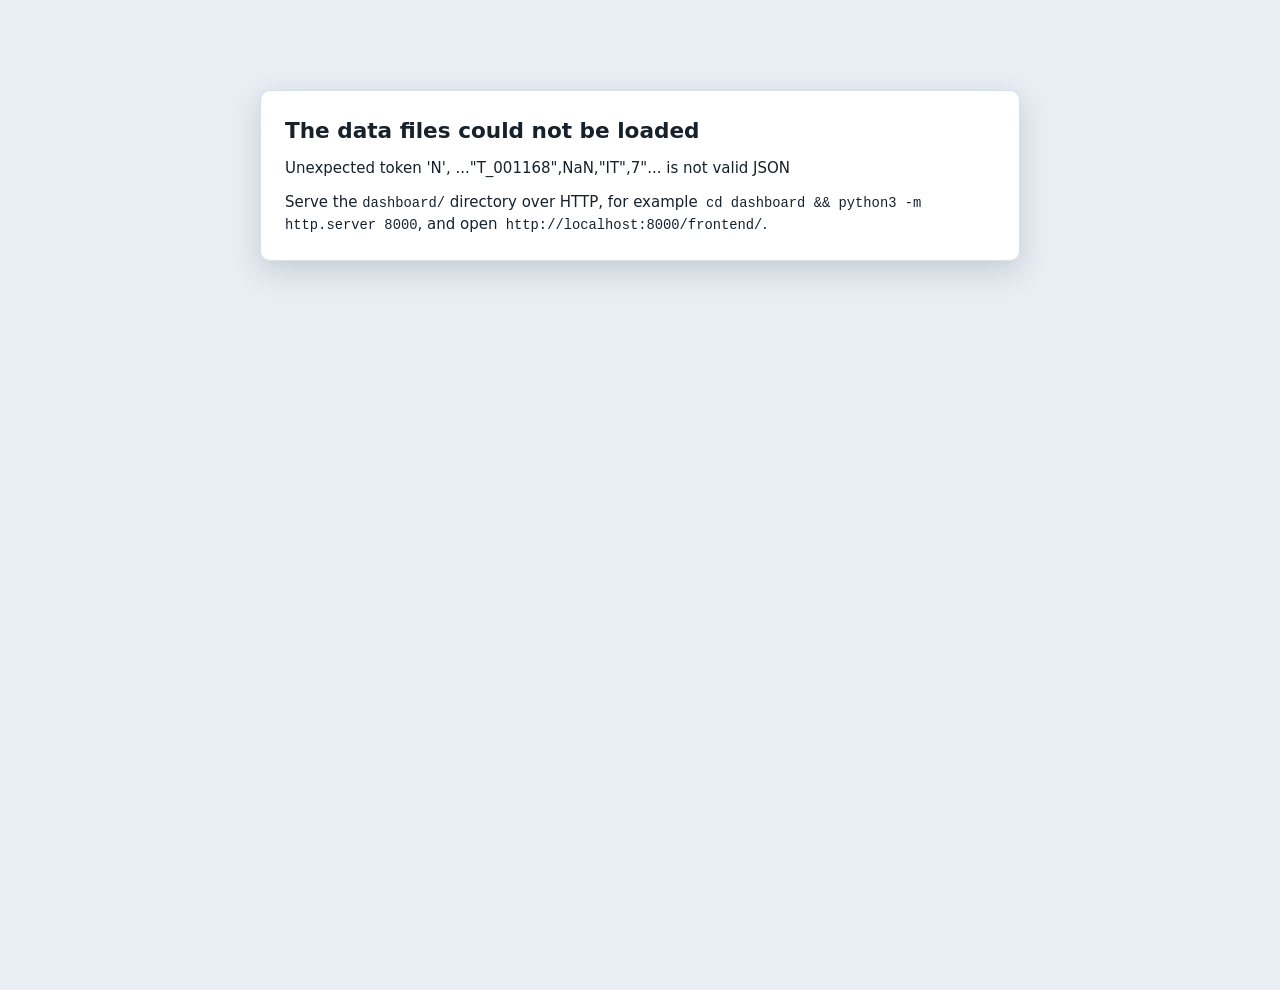
==== dashboard/frontend/index.html @ 7a58ce14 "dash data upload" ====
<!DOCTYPE html>
<html lang="en">
<head>
<meta charset="utf-8">
<meta name="viewport" content="width=device-width, initial-scale=1">
<meta name="color-scheme" content="light dark">
<title>EPRTR Atlas — European air and water pollutant releases</title>
<meta name="description" content="Interactive map of reported E-PRTR air and water releases from 32 European countries, 2007–2024. Circle colour = hazard level of the reported substances; circle size = released mass. With city search, a year timeline and LAU boundaries.">
<meta name="author" content="EPRTR Atlas">
<link rel="icon" href="data:image/svg+xml,%3Csvg xmlns='http://www.w3.org/2000/svg' viewBox='0 0 32 32'%3E%3Ccircle cx='16' cy='16' r='14' fill='%230b7285'/%3E%3Ccircle cx='16' cy='16' r='7' fill='%23f6f8fa'/%3E%3C/svg%3E">
<link rel="stylesheet" href="styles.css">
<script src="vendor/react.production.min.js"></script>
<script src="vendor/react-dom.production.min.js"></script>
<script src="vendor/d3.min.js"></script>
<script src="lib/geo3035.js"></script>
<script src="lib/data.js"></script>
<script src="lib/topo.js"></script>
<script src="lib/map.js"></script>
<script src="vendor/babel.min.js"></script>
</head>
<body>
<a class="skip-link" href="#main">Skip to content</a>

<noscript>
  <div class="notice">
    <h1>JavaScript is disabled</h1>
    <p>This dashboard draws the map in the browser with React and d3. The underlying
    data are still available as files:</p>
    <ul>
      <li><a href="../data/facilities.json">facilities.json</a> — one record per facility</li>
      <li><a href="../data/releases/2022.json">releases/2022.json</a> — one record per facility and year</li>
      <li><a href="../data/pollutants.json">pollutants.json</a> — hazard classification of every E-PRTR label</li>
      <li><a href="../data/cities.json">cities.json</a> — LAU search index</li>
      <li><a href="../../analysis/outputs/quality_report.json">quality_report.json</a> — cleaning and join checks</li>
    </ul>
  </div>
</noscript>

<div id="root" class="app-root">
  <div class="boot" data-testid="boot">
    <span class="boot__mark" aria-hidden="true"></span>
    <div>
      <p class="boot__title">EPRTR Atlas</p>
      <p class="boot__text">Loading 32,000 facilities, the city index and LAU boundaries…</p>
    </div>
  </div>
</div>

<script>
(function () {
  "use strict";
  var root = document.getElementById("root");
  if (!root) return;
  var STALL_MS = 20000;

  function show(title, paragraphs) {
    root.innerHTML = '<div class="notice"><h2>' + title + '</h2>' +
      '<div>' + paragraphs.join("") + '</div></div>';
    document.body.dataset.ready = "error";
  }

  var howTo = '<p>Serve the <code>dashboard/</code> directory, for example with ' +
    '<code>cd dashboard &amp;&amp; python3 -m http.server 8000</code>, then open ' +
    '<code>http://localhost:8000/frontend/</code>.</p>';

  if (location.protocol === "file:") {
    show("A small web server is needed", [
      '<p>The page was opened from disk (<code>file://</code>). Browsers block the ' +
      'JSON loads and the JSX compiler in that mode, so the map would stay empty.</p>',
      howTo
    ]);
    return;
  }

  window.addEventListener("load", function () {
    window.setTimeout(function () {
      if (document.body.dataset.ready) return;
      show("The dashboard did not start", [
        '<p><code>app.jsx</code> was not loaded or not compiled. Check the browser ' +
        'console (F12) and make sure all files under <code>frontend/</code> are present.</p>',
        howTo
      ]);
    }, STALL_MS);
  });
})();
</script>

<script type="text/babel" data-presets="react" src="app.jsx"></script>
</body>
</html>
---- dashboard/frontend/styles.css ----
/* EPRTR Atlas — dashboard styles.
 * Plain CSS, no build step. Colours are custom properties so dark mode and the
 * d3 map share one source of truth.
 */
:root {
  --haz-0: #aab4c0;
  --haz-1: #d4dce5;
  --haz-2: #e8b84a;
  --haz-3: #e0783b;
  --haz-4: #bd3f5c;
  --haz-5: #6f1d56;
  --map-land: #f4f6f9;
  --map-lau: #c3cedb;
  --map-country: #607184;
  --map-sea: #e9eff5;
  --ink: #17212c;
  --ink-2: #536273;
  --ink-3: #7b8796;
  --line: #d7dfe8;
  --line-soft: #e9eef4;
  --surface: #ffffff;
  --surface-2: #f5f8fb;
  --surface-3: #edf2f7;
  --bg: #e8eef4;
  --brand: #0d5b83;
  --brand-2: #117a68;
  --danger: #a62b3c;
  --shadow-1: 0 1px 2px rgba(17, 30, 44, 0.08);
  --shadow-2: 0 10px 30px rgba(17, 30, 44, 0.16);
  --radius-1: 5px;
  --radius-2: 10px;
  --radius-3: 16px;
  --space-1: 4px;
  --space-2: 8px;
  --space-3: 12px;
  --space-4: 16px;
  --space-5: 24px;
  --space-6: 32px;
  --header-h: 132px;
  --side-w: 370px;
  --font: "Segoe UI", system-ui, -apple-system, "Helvetica Neue", Arial, sans-serif;
  --mono: "SFMono-Regular", Consolas, "Liberation Mono", monospace;
}

@media (prefers-color-scheme: dark) {
  :root {
    --haz-0: #5d6673;
    --haz-1: #7b8796;
    --haz-2: #e2ad38;
    --haz-3: #e87537;
    --haz-4: #d24a67;
    --haz-5: #b44d9e;
    --map-land: #1b222b;
    --map-lau: #3b4755;
    --map-country: #8695a6;
    --map-sea: #111820;
    --ink: #edf1f6;
    --ink-2: #b2bdc9;
    --ink-3: #8794a3;
    --line: #394452;
    --line-soft: #2b3440;
    --surface: #181f27;
    --surface-2: #1f2832;
    --surface-3: #27323e;
    --bg: #10161c;
    --brand: #72b7dd;
    --brand-2: #6ecbb5;
    --danger: #ef8a9a;
    --shadow-1: 0 1px 2px rgba(0, 0, 0, 0.45);
    --shadow-2: 0 10px 30px rgba(0, 0, 0, 0.55);
  }
}

* { box-sizing: border-box; }
html { height: 100%; }
body {
  margin: 0;
  min-height: 100%;
  background: var(--bg);
  color: var(--ink);
  font-family: var(--font);
  font-size: 15px;
  line-height: 1.45;
  -webkit-font-smoothing: antialiased;
}
button, input, select { font: inherit; }
button { color: inherit; }
a { color: var(--brand); text-underline-offset: 2px; }
a:hover { text-decoration-thickness: 2px; }
code { font-family: var(--mono); font-size: 0.92em; }
h1, h2, h3, p { margin: 0; }
:focus-visible { outline: 2px solid var(--brand); outline-offset: 2px; }

.skip-link {
  position: absolute; left: -999px; top: 8px; z-index: 1000;
  background: var(--surface); color: var(--ink); padding: 8px 12px;
  border-radius: var(--radius-1); box-shadow: var(--shadow-1);
}
.skip-link:focus { left: 8px; }

.app-root { min-height: 100vh; }

/* Boot + notice ----------------------------------------------------------- */
.boot {
  min-height: 100vh; display: flex; align-items: center; justify-content: center;
  gap: var(--space-4); padding: var(--space-5);
}
.boot__mark {
  width: 30px; height: 30px; border-radius: 50%;
  border: 3px solid var(--line); border-top-color: var(--brand);
  animation: spin 0.9s linear infinite;
}
@keyframes spin { to { transform: rotate(360deg); } }
.boot__title { font-weight: 700; font-size: 1.1rem; }
.boot__text { color: var(--ink-2); margin-top: 2px; }
.notice {
  max-width: 760px; margin: 10vh auto; padding: var(--space-5);
  background: var(--surface); border: 1px solid var(--line);
  border-radius: var(--radius-2); box-shadow: var(--shadow-2);
}
.notice h1, .notice h2 { font-size: 1.35rem; margin-bottom: var(--space-3); }
.notice p + p { margin-top: var(--space-3); }
.notice ul { margin: var(--space-3) 0 0; padding-left: 1.2em; }

/* Header ------------------------------------------------------------------ */
.topbar {
  position: sticky; top: 0; z-index: 40;
  background: var(--surface);
  border-bottom: 1px solid var(--line);
  box-shadow: var(--shadow-1);
}
.topbar__inner {
  max-width: 1800px; margin: 0 auto; padding: 12px 20px 10px;
  display: grid; grid-template-columns: minmax(260px, 1fr) auto; gap: 10px 24px;
  align-items: center;
}
.brand { display: flex; align-items: center; gap: 12px; min-width: 0; }
.brand__mark {
  width: 38px; height: 38px; flex: 0 0 38px; border-radius: 50%;
  background:
    radial-gradient(circle at 35% 35%, rgba(255,255,255,0.75), transparent 40%),
    conic-gradient(from 210deg, var(--haz-2), var(--haz-3), var(--haz-4), var(--haz-5), var(--haz-2));
  box-shadow: inset 0 0 0 1px rgba(0,0,0,0.12), 0 0 0 4px var(--surface-3);
}
.brand__eyebrow {
  font-size: 0.71rem; font-weight: 700; letter-spacing: 0.13em;
  text-transform: uppercase; color: var(--brand);
}
.brand__title { font-size: 1.18rem; line-height: 1.2; letter-spacing: -0.01em; }
.brand__sub { color: var(--ink-2); font-size: 0.83rem; margin-top: 2px; }

.header-actions { display: flex; align-items: center; gap: var(--space-2); }
.btn {
  display: inline-flex; align-items: center; justify-content: center; gap: 6px;
  min-height: 34px; padding: 6px 12px; border-radius: var(--radius-1);
  border: 1px solid var(--line); background: var(--surface); cursor: pointer;
  font-size: 0.88rem; color: var(--ink); white-space: nowrap;
  transition: border-color 0.15s, background 0.15s, color 0.15s;
}
.btn:hover { border-color: var(--brand); }
.btn--primary { background: var(--brand); border-color: var(--brand); color: #fff; }
.btn--primary:hover { filter: brightness(1.08); }
.btn--ghost { border-color: transparent; background: transparent; }
.btn--icon { width: 34px; padding: 0; }
.btn[aria-pressed="true"] { background: var(--surface-3); border-color: var(--brand); color: var(--brand); }

.timeline {
  grid-column: 1 / -1; display: grid; grid-template-columns: auto 1fr auto;
  align-items: center; gap: 10px 14px; padding: 4px 0 0;
}
.timeline__play {
  width: 38px; height: 38px; border-radius: 50%; border: 1px solid var(--line);
  background: var(--surface); cursor: pointer; display: grid; place-items: center;
}
.timeline__play:hover { border-color: var(--brand); color: var(--brand); }
.timeline__track { position: relative; min-width: 0; }
.timeline__range {
  width: 100%; margin: 0; appearance: none; -webkit-appearance: none;
  height: 22px; background: transparent; cursor: pointer;
}
.timeline__range::-webkit-slider-runnable-track {
  height: 6px; border-radius: 999px;
  background: linear-gradient(to right, var(--brand) var(--fill, 80%), var(--surface-3) var(--fill, 80%));
}
.timeline__range::-moz-range-track {
  height: 6px; border-radius: 999px;
  background: linear-gradient(to right, var(--brand) var(--fill, 80%), var(--surface-3) var(--fill, 80%));
}
.timeline__range::-webkit-slider-thumb {
  -webkit-appearance: none; appearance: none; width: 18px; height: 18px;
  margin-top: -6px; border-radius: 50%; background: var(--surface);
  border: 3px solid var(--brand); box-shadow: var(--shadow-1);
}
.timeline__range::-moz-range-thumb {
  width: 14px; height: 14px; border-radius: 50%; background: var(--surface);
  border: 3px solid var(--brand); box-shadow: var(--shadow-1);
}
.timeline__years {
  display: flex; justify-content: space-between; padding: 0 2px;
  font-family: var(--mono); font-size: 0.68rem; color: var(--ink-3);
}
.timeline__year {
  min-width: 74px; text-align: right; font-variant-numeric: tabular-nums;
}
.timeline__year strong { display: block; font-size: 1.5rem; line-height: 1; color: var(--ink); }
.timeline__year span { font-size: 0.7rem; color: var(--ink-3); text-transform: uppercase; letter-spacing: 0.08em; }
.timeline__loading { color: var(--brand); font-size: 0.72rem; min-height: 1em; }

/* Layout ------------------------------------------------------------------ */
.shell {
  max-width: 1800px; margin: 0 auto; padding: var(--space-4) 20px var(--space-5);
  display: grid; grid-template-columns: var(--side-w) minmax(0, 1fr); gap: var(--space-4);
  align-items: start;
}
.sidebar { display: flex; flex-direction: column; gap: var(--space-3); min-width: 0; }
.panel {
  background: var(--surface); border: 1px solid var(--line);
  border-radius: var(--radius-2); box-shadow: var(--shadow-1);
}
.panel__head {
  display: flex; align-items: center; justify-content: space-between; gap: var(--space-2);
  padding: 11px 14px; border-bottom: 1px solid var(--line-soft);
}
.panel__title { font-size: 0.79rem; text-transform: uppercase; letter-spacing: 0.09em; color: var(--ink-2); font-weight: 700; }
.panel__body { padding: 13px 14px; }
.panel__body--flush { padding: 0; }
.panel__note { font-size: 0.78rem; color: var(--ink-3); margin-top: 8px; }

/* Controls / search ------------------------------------------------------- */
.field { display: flex; flex-direction: column; gap: 5px; margin-bottom: 12px; }
.field:last-child { margin-bottom: 0; }
.field__label {
  font-size: 0.72rem; font-weight: 700; letter-spacing: 0.06em;
  text-transform: uppercase; color: var(--ink-2);
}
.segmented {
  display: flex; background: var(--surface-2); border: 1px solid var(--line);
  border-radius: var(--radius-1); padding: 2px; gap: 2px;
}
.segmented__btn {
  flex: 1 1 0; min-width: 0; border: 0; background: transparent; cursor: pointer;
  border-radius: 3px; padding: 6px 5px; font-size: 0.82rem; color: var(--ink-2);
  white-space: nowrap;
}
.segmented__btn:hover { color: var(--ink); background: var(--surface-3); }
.segmented__btn[aria-pressed="true"] {
  background: var(--surface); color: var(--ink); font-weight: 600;
  box-shadow: var(--shadow-1);
}
.segmented--levels .segmented__btn { font-family: var(--mono); font-size: 0.76rem; }
.select {
  width: 100%; padding: 7px 9px; border: 1px solid var(--line);
  border-radius: var(--radius-1); background: var(--surface); color: var(--ink);
}
.select:focus { border-color: var(--brand); }

.search { position: relative; }
.search__input {
  width: 100%; padding: 10px 34px 10px 34px; border: 1px solid var(--line);
  border-radius: var(--radius-1); background: var(--surface); color: var(--ink);
}
.search__input:focus { border-color: var(--brand); outline: none; box-shadow: 0 0 0 2px color-mix(in srgb, var(--brand) 20%, transparent); }
.search__icon {
  position: absolute; left: 11px; top: 50%; transform: translateY(-50%);
  color: var(--ink-3); pointer-events: none;
}
.search__clear {
  position: absolute; right: 5px; top: 50%; transform: translateY(-50%);
  border: 0; background: transparent; color: var(--ink-3); cursor: pointer;
  padding: 4px 7px; border-radius: 3px;
}
.search__clear:hover { color: var(--ink); background: var(--surface-3); }
.search__results {
  position: absolute; z-index: 30; top: calc(100% + 5px); left: 0; right: 0;
  max-height: 340px; overflow: auto; background: var(--surface);
  border: 1px solid var(--line); border-radius: var(--radius-2);
  box-shadow: var(--shadow-2); padding: 5px;
}
.search__group {
  padding: 7px 9px 4px; font-size: 0.68rem; font-weight: 700;
  letter-spacing: 0.09em; text-transform: uppercase; color: var(--ink-3);
}
.search__result {
  width: 100%; display: grid; grid-template-columns: 22px 1fr auto; gap: 8px;
  align-items: center; padding: 7px 9px; border: 0; border-radius: 4px;
  background: transparent; text-align: left; cursor: pointer; color: var(--ink);
}
.search__result:hover, .search__result:focus-visible { background: var(--surface-3); }
.search__result-mark { color: var(--brand); display: grid; place-items: center; }
.search__result-name { font-size: 0.9rem; font-weight: 600; overflow: hidden; text-overflow: ellipsis; white-space: nowrap; }
.search__result-sub { font-size: 0.75rem; color: var(--ink-2); overflow: hidden; text-overflow: ellipsis; white-space: nowrap; }
.search__result-meta { font-size: 0.72rem; color: var(--ink-3); font-family: var(--mono); }
.search__empty { padding: 10px; color: var(--ink-3); font-size: 0.85rem; }

/* Stats ------------------------------------------------------------------- */
.stats { display: grid; grid-template-columns: 1fr 1fr; gap: 1px; background: var(--line-soft); }
.stat { background: var(--surface); padding: 11px 13px; }
.stat__value { font-size: 1.18rem; font-weight: 700; font-variant-numeric: tabular-nums; letter-spacing: -0.02em; }
.stat__label { font-size: 0.72rem; color: var(--ink-2); margin-top: 1px; }
.stat__sub { font-size: 0.7rem; color: var(--ink-3); margin-top: 2px; }

/* Hazard legend ----------------------------------------------------------- */
.legend { display: flex; flex-direction: column; gap: 7px; }
.legend__row { display: grid; grid-template-columns: 13px 1fr; gap: 9px; align-items: start; }
.legend__swatch {
  width: 13px; height: 13px; border-radius: 50%; margin-top: 3px;
  box-shadow: inset 0 0 0 1px rgba(0,0,0,0.12);
}
.legend__name { font-size: 0.84rem; font-weight: 600; }
.legend__count { font-size: 0.68rem; color: var(--ink-3); font-family: var(--mono); margin: 0 6px; }
.legend__desc { font-size: 0.75rem; color: var(--ink-2); line-height: 1.35; }
.size-legend { display: flex; align-items: flex-end; gap: 16px; margin-top: 12px; padding-top: 11px; border-top: 1px solid var(--line-soft); }
.size-legend__item { display: flex; flex-direction: column; align-items: center; gap: 3px; min-width: 42px; }
.size-legend__circle {
  border-radius: 50%; background: color-mix(in srgb, var(--haz-3) 62%, transparent);
  border: 1px solid var(--haz-3);
}
.size-legend__label { font-size: 0.68rem; color: var(--ink-2); font-family: var(--mono); white-space: nowrap; }

/* Country ranking --------------------------------------------------------- */
.country-list { display: flex; flex-direction: column; gap: 7px; }
.country-row { display: grid; grid-template-columns: 92px 1fr 70px; gap: 7px; align-items: center; }
.country-row__name { font-size: 0.8rem; white-space: nowrap; overflow: hidden; text-overflow: ellipsis; }
.country-row__bar { height: 7px; border-radius: 999px; background: var(--surface-3); overflow: hidden; }
.country-row__fill { height: 100%; border-radius: inherit; background: var(--haz-3); }
.country-row__value { font-size: 0.72rem; color: var(--ink-2); text-align: right; font-variant-numeric: tabular-nums; }


/* Place + facility detail ------------------------------------------------ */
.place {
  display: flex; align-items: flex-start; justify-content: space-between; gap: 10px;
}
.place__name { font-size: 1rem; font-weight: 700; line-height: 1.25; }
.place__meta { font-size: 0.78rem; color: var(--ink-2); margin-top: 2px; }
.place__clear { flex: 0 0 auto; }
.place__actions { display: flex; align-items: center; gap: 6px; margin-top: 10px; }
.check {
  display: inline-flex; align-items: center; gap: 6px; font-size: 0.8rem;
  color: var(--ink-2); cursor: pointer; user-select: none;
}
.check input { accent-color: var(--brand); width: 15px; height: 15px; }

.detail__kicker { font-size: 0.7rem; color: var(--ink-3); text-transform: uppercase; letter-spacing: 0.08em; }
.detail__name { font-size: 1.02rem; line-height: 1.25; margin-top: 2px; }
.detail__meta { font-size: 0.78rem; color: var(--ink-2); margin-top: 3px; }
.detail__badges { display: flex; flex-wrap: wrap; gap: 5px; margin-top: 9px; }
.badge {
  display: inline-flex; align-items: center; gap: 5px; padding: 3px 8px;
  border-radius: 999px; font-size: 0.72rem; font-weight: 600;
  background: var(--surface-3); color: var(--ink-2);
}
.badge--haz { color: #fff; background: var(--badge, var(--haz-0)); }
.badge--outline { border: 1px solid var(--line); background: transparent; }
.detail__grid { display: grid; grid-template-columns: 1fr 1fr; gap: 1px; margin-top: 11px; background: var(--line-soft); border: 1px solid var(--line-soft); }
.detail__cell { background: var(--surface); padding: 8px 9px; }
.detail__cell dt { font-size: 0.68rem; color: var(--ink-3); }
.detail__cell dd { margin: 1px 0 0; font-size: 0.86rem; font-weight: 600; font-variant-numeric: tabular-nums; }
.detail__section { margin-top: 12px; }
.detail__section-title { font-size: 0.72rem; font-weight: 700; letter-spacing: 0.06em; text-transform: uppercase; color: var(--ink-2); margin-bottom: 5px; }
.chemical { display: grid; grid-template-columns: minmax(0, 1fr) auto auto auto; gap: 7px; align-items: center; padding: 5px 0; border-bottom: 1px solid var(--line-soft); }
.chemical:last-child { border-bottom: 0; }
.chemical__name { font-size: 0.79rem; overflow: hidden; text-overflow: ellipsis; white-space: nowrap; }
.chemical__medium { font-size: 0.65rem; color: var(--ink-3); text-transform: uppercase; }
.chemical__mass { font-size: 0.74rem; color: var(--ink-2); font-variant-numeric: tabular-nums; text-align: right; white-space: nowrap; }
.level-pip { width: 9px; height: 9px; border-radius: 50%; background: var(--pip, var(--haz-0)); display: inline-block; }
.sparkline { width: 100%; height: 56px; display: block; overflow: visible; }
.sparkline__path { fill: none; stroke: var(--brand); stroke-width: 1.8; }
.sparkline__area { fill: color-mix(in srgb, var(--brand) 14%, transparent); }
.sparkline__dot { fill: var(--brand); }
.sparkline__axis { stroke: var(--line); stroke-width: 1; }
.sparkline__label { fill: var(--ink-3); font-size: 8px; font-family: var(--mono); }
.detail__empty { font-size: 0.84rem; color: var(--ink-2); }
.detail__muted { color: var(--ink-3); font-weight: 400; }

.facility-list { display: flex; flex-direction: column; }
.facility-row {
  width: 100%; display: grid; grid-template-columns: 24px minmax(0, 1fr) auto;
  gap: 8px; align-items: center; padding: 8px 13px; border: 0;
  border-bottom: 1px solid var(--line-soft); background: transparent;
  text-align: left; color: var(--ink); cursor: pointer;
}
.facility-row:last-child { border-bottom: 0; }
.facility-row:hover, .facility-row:focus-visible { background: var(--surface-2); }
.facility-row__rank {
  font-family: var(--mono); font-size: 0.7rem; color: var(--ink-3);
  text-align: right; font-variant-numeric: tabular-nums;
}
.facility-row__body { min-width: 0; display: flex; flex-direction: column; }
.facility-row__name {
  font-size: 0.83rem; font-weight: 600; line-height: 1.3;
  overflow: hidden; text-overflow: ellipsis; white-space: nowrap;
}
.facility-row__meta {
  font-size: 0.7rem; color: var(--ink-3); line-height: 1.3;
  overflow: hidden; text-overflow: ellipsis; white-space: nowrap;
}
.facility-row__value {
  font-family: var(--mono); font-size: 0.7rem; color: var(--ink-2);
  display: inline-flex; align-items: center; gap: 6px; white-space: nowrap;
}



/* Map --------------------------------------------------------------------- */
.map-panel {
  position: sticky; top: var(--header-h); min-width: 0;
  background: var(--surface); border: 1px solid var(--line);
  border-radius: var(--radius-2); box-shadow: var(--shadow-1); overflow: hidden;
}
.map-panel__head {
  display: flex; align-items: center; justify-content: space-between; gap: 12px;
  padding: 9px 13px; border-bottom: 1px solid var(--line-soft); min-height: 44px;
}
.map-panel__title { font-size: 0.82rem; color: var(--ink-2); min-width: 0; }
.map-panel__title strong { color: var(--ink); }
.map-panel__tools { display: flex; align-items: center; gap: 4px; }
.map-wrap { position: relative; background: var(--map-sea); min-height: 620px; }
.map {
  display: block; width: 100%; height: clamp(620px, calc(100vh - 205px), 1000px);
  touch-action: none; cursor: grab;
}
.map:active { cursor: grabbing; }
.map__svg { display: block; width: 100%; height: 100%; background: var(--map-sea); }
.map__zoom { will-change: transform; }
.map__background { fill: transparent; }
.map__countries { fill: var(--map-land); stroke: var(--map-country); stroke-width: 1; stroke-linejoin: round; }
.map__lau { fill: none; stroke: var(--map-lau); stroke-width: 0.5; stroke-opacity: 0.85; }
.map__focus { pointer-events: none; }
.map__radius { fill: color-mix(in srgb, var(--brand) 7%, transparent); stroke: var(--brand); stroke-width: 1.4; stroke-dasharray: 6 4; vector-effect: non-scaling-stroke; }
.map__radius-dot { fill: var(--brand); stroke: var(--surface); stroke-width: 1.5; transform-box: fill-box; transform-origin: center; transform: scale(var(--dot-inv, 1)); }
.map__radius-label { fill: var(--brand); font-size: 10px; font-weight: 600; paint-order: stroke; stroke: var(--surface); stroke-width: 3px; transform-box: fill-box; transform-origin: left center; transform: scale(var(--dot-inv, 1)); }
.map__dot {
  fill: var(--dot, var(--haz-0)); fill-opacity: 0.6;
  stroke: var(--surface); stroke-opacity: 0.55; stroke-width: 0.5; cursor: pointer;
  transition: fill-opacity 0.12s;
  transform-box: fill-box; transform-origin: center;
  transform: scale(var(--dot-inv, 1));
}
.map__dot:hover, .map__dot:focus-visible { fill-opacity: 1; stroke: var(--ink); stroke-opacity: 1; stroke-width: 1.2; }
.map__dot.is-selected { fill-opacity: 1; stroke: var(--ink); stroke-opacity: 1; stroke-width: 1.8; }
.map__dot.is-zero { fill-opacity: 0.38; }
.map__dot.is-dim { fill-opacity: 0.18; }
.map__hud {
  position: absolute; left: 12px; top: 12px; z-index: 5;
  display: flex; align-items: center; gap: 6px; flex-wrap: wrap;
  max-width: calc(100% - 24px); pointer-events: none;
}
.map__pill {
  pointer-events: auto; display: inline-flex; align-items: center; gap: 6px;
  background: color-mix(in srgb, var(--surface) 93%, transparent);
  backdrop-filter: blur(5px); border: 1px solid var(--line);
  border-radius: 999px; padding: 5px 10px; font-size: 0.76rem;
  color: var(--ink-2); box-shadow: var(--shadow-1);
}
.map__pill strong { color: var(--ink); }
.map__zoom-controls {
  position: absolute; right: 12px; top: 12px; z-index: 6;
  display: flex; flex-direction: column; gap: 4px;
}
.map__zoom-controls .btn {
  width: 32px; height: 32px; min-height: 0; padding: 0;
  background: color-mix(in srgb, var(--surface) 94%, transparent);
  backdrop-filter: blur(5px); box-shadow: var(--shadow-1);
}
.map__footer {
  display: flex; align-items: center; justify-content: space-between; gap: 12px;
  padding: 7px 13px; border-top: 1px solid var(--line-soft);
  font-size: 0.73rem; color: var(--ink-3);
}
.map__footer span { white-space: nowrap; overflow: hidden; text-overflow: ellipsis; }
.map__empty {
  position: absolute; inset: 0; z-index: 7; display: grid; place-items: center;
  pointer-events: none; padding: 20px;
}
.map__empty div {
  background: var(--surface); border: 1px solid var(--line);
  border-radius: var(--radius-2); padding: 14px 18px; box-shadow: var(--shadow-2);
  text-align: center; font-size: 0.88rem; color: var(--ink-2); max-width: 280px;
}
.map__empty strong { display: block; color: var(--ink); margin-bottom: 3px; }

/* Tooltip ----------------------------------------------------------------- */
.tooltip {
  position: absolute; z-index: 20; pointer-events: none;
  min-width: 210px; max-width: 290px; padding: 9px 11px;
  background: var(--surface); border: 1px solid var(--line);
  border-radius: var(--radius-1); box-shadow: var(--shadow-2);
  font-size: 0.78rem; color: var(--ink-2); transform: translate(12px, 12px);
}
.tooltip__title { font-size: 0.87rem; font-weight: 700; color: var(--ink); line-height: 1.25; }
.tooltip__sub { font-size: 0.72rem; color: var(--ink-3); margin-bottom: 6px; }
.tooltip__row { display: flex; justify-content: space-between; gap: 12px; padding: 1px 0; }
.tooltip__row b { color: var(--ink); font-weight: 600; font-variant-numeric: tabular-nums; }
.tooltip__hint { margin-top: 5px; font-size: 0.69rem; color: var(--ink-3); }

/* Modal ------------------------------------------------------------------- */
.modal-backdrop {
  position: fixed; inset: 0; z-index: 100; background: rgba(9, 16, 24, 0.55);
  display: grid; place-items: center; padding: 20px;
}
.modal {
  width: min(760px, 100%); max-height: min(86vh, 900px); overflow: auto;
  background: var(--surface); border: 1px solid var(--line);
  border-radius: var(--radius-3); box-shadow: var(--shadow-2);
}
.modal__head {
  position: sticky; top: 0; display: flex; align-items: center; justify-content: space-between;
  gap: 12px; padding: 15px 20px; border-bottom: 1px solid var(--line-soft);
  background: var(--surface); z-index: 1;
}
.modal__title { font-size: 1.05rem; }
.modal__body { padding: 18px 20px 24px; }
.modal__body h3 { font-size: 0.8rem; text-transform: uppercase; letter-spacing: 0.08em; color: var(--ink-2); margin: 18px 0 6px; }
.modal__body h3:first-child { margin-top: 0; }
.modal__body p, .modal__body li { font-size: 0.87rem; color: var(--ink-2); }
.modal__body ul { margin: 4px 0 0; padding-left: 1.15em; }
.modal__body li + li { margin-top: 3px; }
.modal__body strong { color: var(--ink); }
.modal__body a { font-weight: 600; }
.kv { display: grid; grid-template-columns: 150px 1fr; gap: 5px 14px; font-size: 0.84rem; }
.kv dt { color: var(--ink-3); }
.kv dd { margin: 0; color: var(--ink-2); }

/* Responsive -------------------------------------------------------------- */
@media (max-width: 1120px) {
  :root { --side-w: 330px; }
  .country-row { grid-template-columns: 80px 1fr 62px; }
}
@media (max-width: 900px) {
  :root { --header-h: 124px; }
  .topbar__inner { grid-template-columns: 1fr auto; padding: 10px 14px 8px; }
  .brand__sub { display: none; }
  .shell { grid-template-columns: 1fr; padding: var(--space-3) 14px var(--space-5); }
  .map-panel { position: static; grid-row: 1; }
  .map { height: 64vh; min-height: 430px; }
  .map-wrap { min-height: 430px; }
  .sidebar { grid-row: 2; }
  .timeline { gap: 8px 10px; }
  .timeline__year strong { font-size: 1.25rem; }
  .timeline__years span:nth-child(even) { display: none; }
}
@media (max-width: 620px) {
  :root { --header-h: 118px; }
  .brand__mark { width: 32px; height: 32px; flex-basis: 32px; }
  .brand__title { font-size: 1.02rem; }
  .brand__eyebrow { font-size: 0.62rem; }
  .header-actions .btn__text { display: none; }
  .header-actions .btn { padding: 6px 9px; }
  .timeline { grid-template-columns: auto 1fr; }
  .timeline__year { grid-column: 1 / -1; text-align: left; display: flex; align-items: baseline; gap: 8px; }
  .timeline__year strong { font-size: 1.1rem; }
  .timeline__years { display: none; }
  .stats { grid-template-columns: 1fr 1fr; }
  .stat { padding: 9px 11px; }
  .stat__value { font-size: 1.02rem; }
  .country-row { grid-template-columns: 84px 1fr 58px; }
  .map__hud { top: 8px; left: 8px; }
  .map__pill { font-size: 0.68rem; padding: 4px 8px; }
  .map__zoom-controls { right: 8px; top: 8px; }
  .map__footer { font-size: 0.67rem; }
  .map { height: auto; min-height: 0; aspect-ratio: 1.32; }
  .map-wrap { min-height: 0; }
  .modal-backdrop { padding: 0; align-items: end; }
  .modal { max-height: 92vh; border-radius: var(--radius-3) var(--radius-3) 0 0; }
  .kv { grid-template-columns: 1fr; gap: 2px; }
  .kv dd { margin-bottom: 6px; }
}

@media (prefers-reduced-motion: reduce) {
  *, *::before, *::after { animation-duration: 0.001ms !important; transition-duration: 0.001ms !important; }
}
@media print {
  .topbar, .sidebar .panel--controls, .map__zoom-controls, .map__hud, .map-panel__tools { display: none !important; }
  .shell { display: block; padding: 0; }
  .map-panel, .panel { box-shadow: none; border-color: #999; }
  .map { height: 190mm; }
}
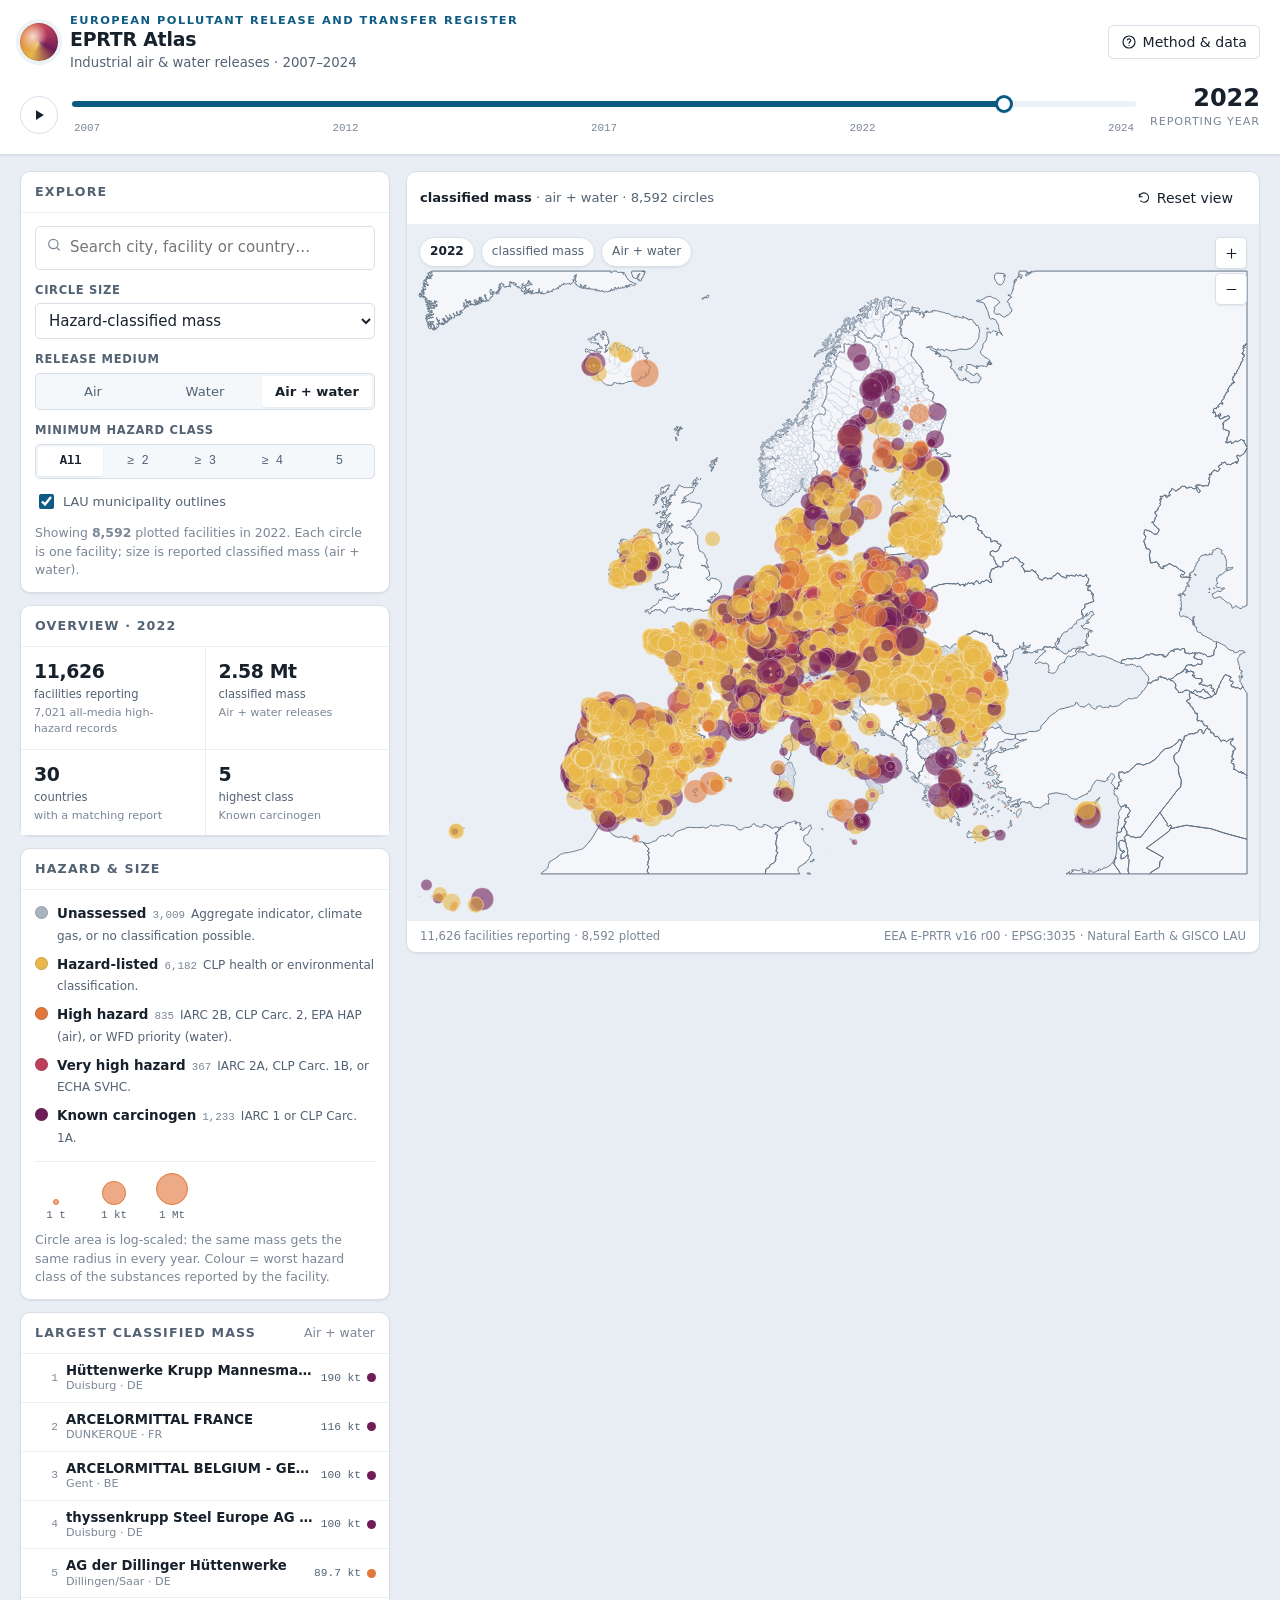
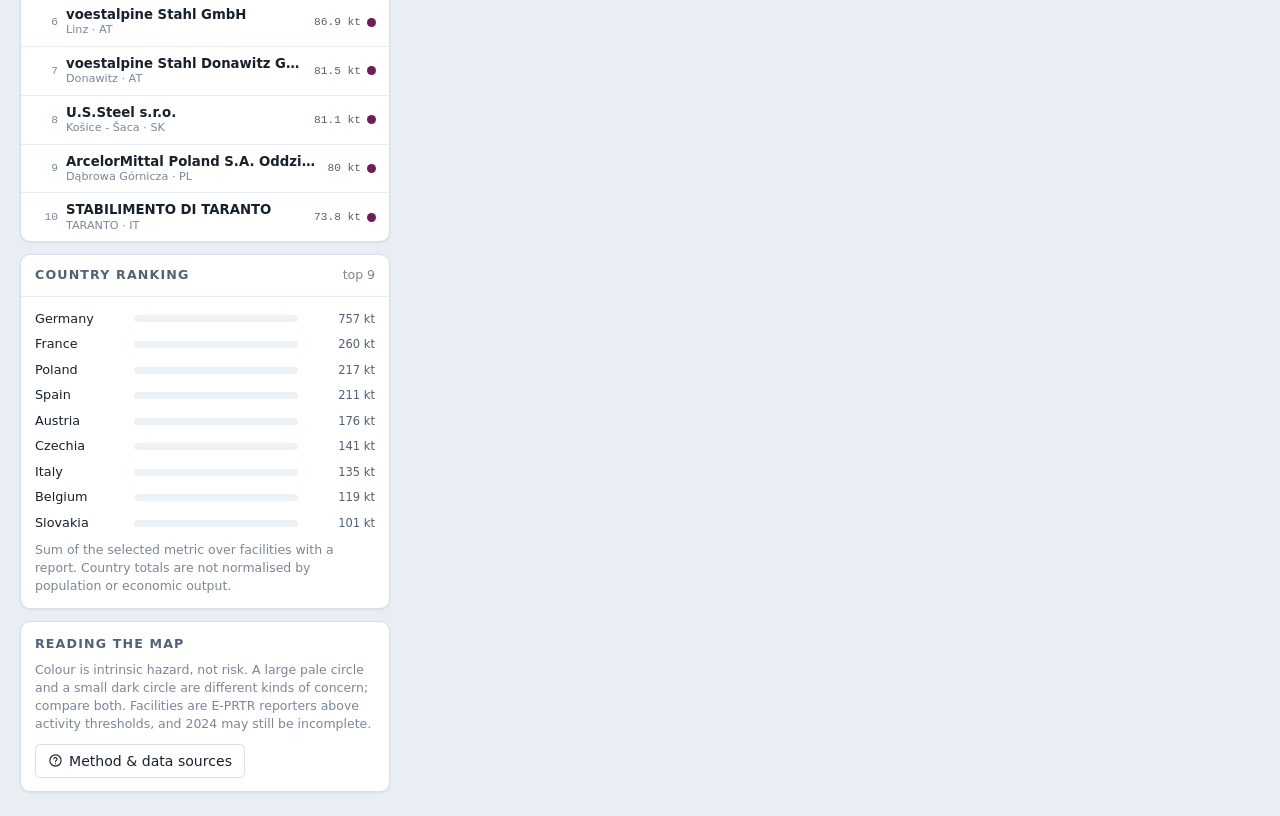
==== commit 2656dafb: "update github page" ====
--- a/dashboard/frontend/index.html
+++ b/dashboard/frontend/index.html
@@ -31,7 +31,7 @@
       <li><a href="../data/releases/2022.json">releases/2022.json</a> — one record per facility and year</li>
       <li><a href="../data/pollutants.json">pollutants.json</a> — hazard classification of every E-PRTR label</li>
       <li><a href="../data/cities.json">cities.json</a> — LAU search index</li>
-      <li><a href="../../analysis/outputs/quality_report.json">quality_report.json</a> — cleaning and join checks</li>
+      <li><a href="../data/quality_report.json">quality_report.json</a> — cleaning and join checks</li>
     </ul>
   </div>
 </noscript>
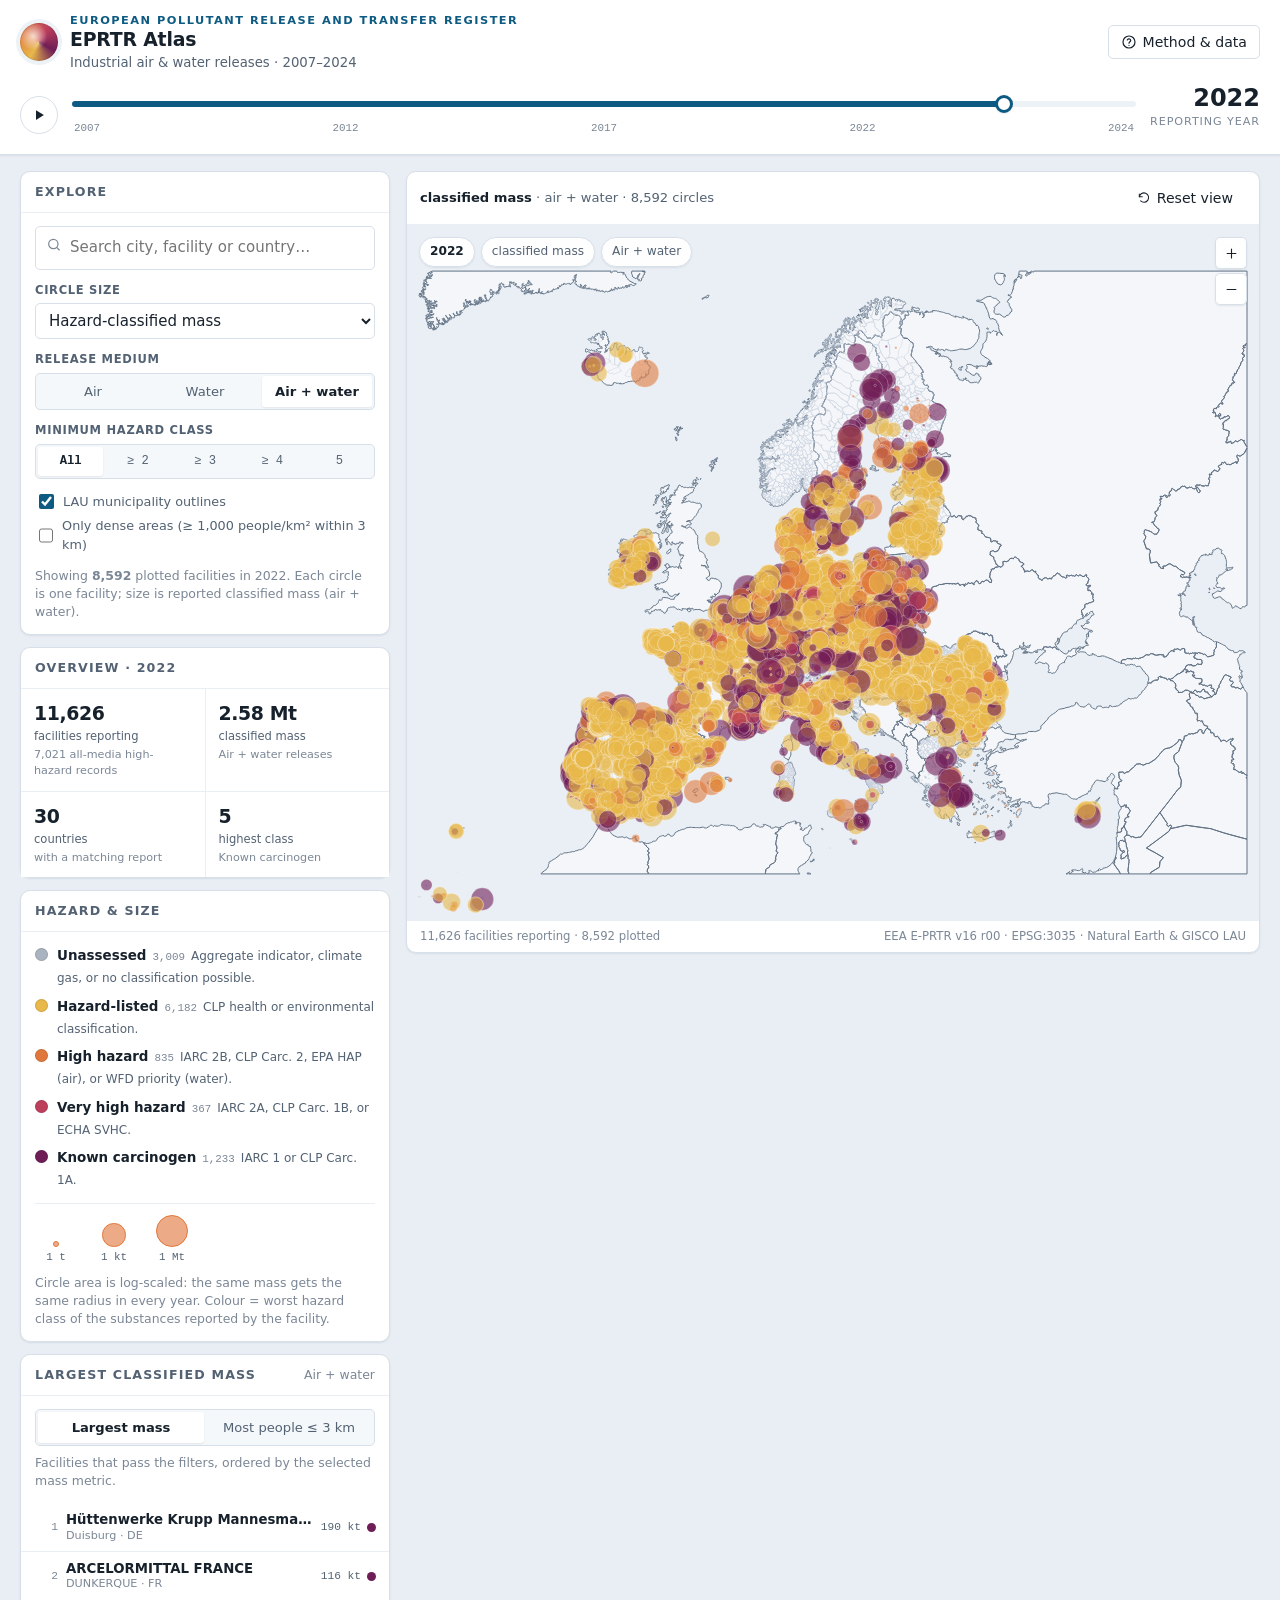
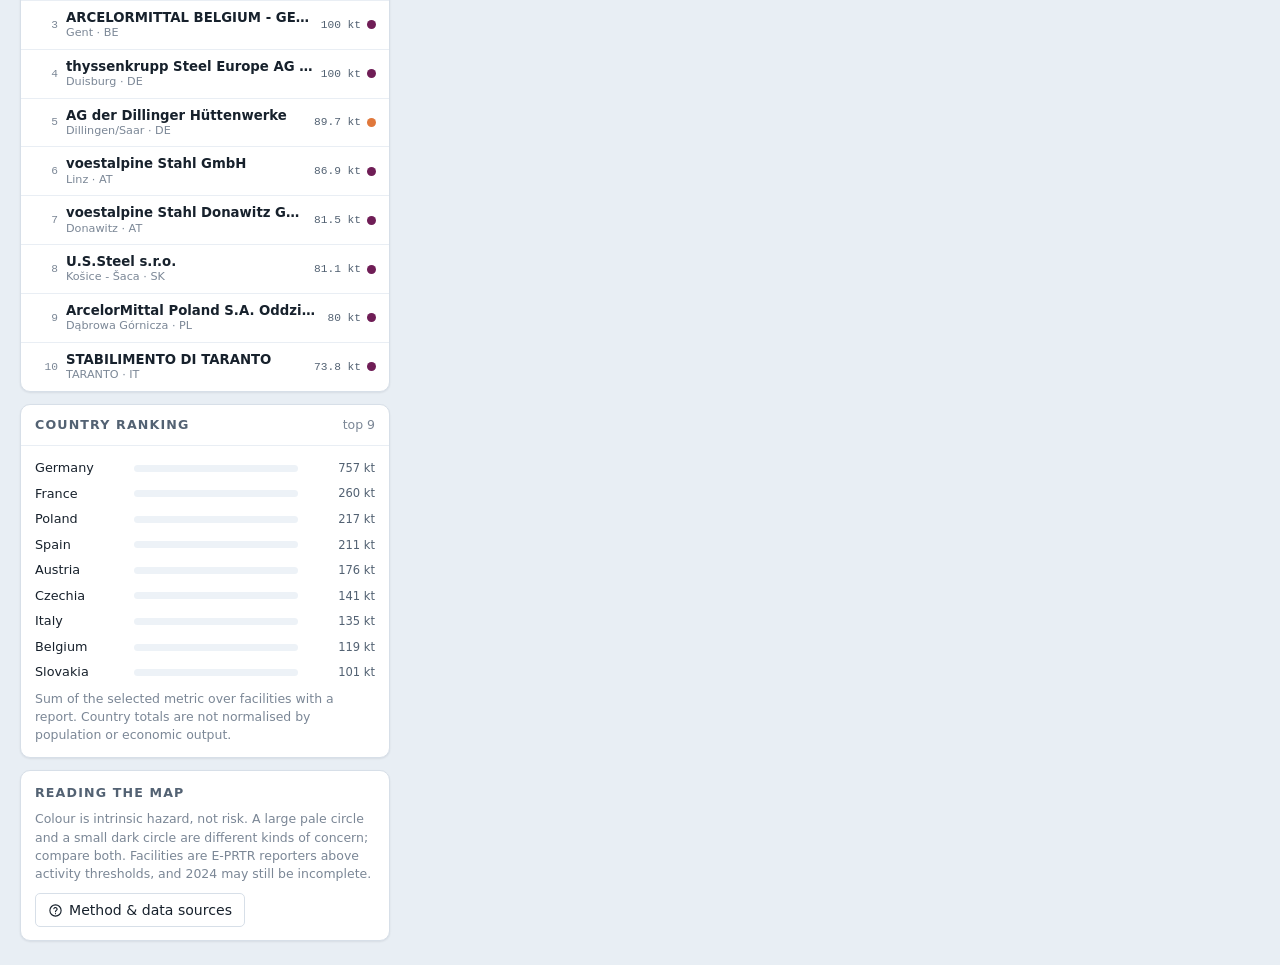
==== commit 4c55a0ba: "quarto setup" ====
--- a/dashboard/frontend/index.html
+++ b/dashboard/frontend/index.html
@@ -8,7 +8,10 @@
 <meta name="description" content="Interactive map of reported E-PRTR air and water releases from 32 European countries, 2007–2024. Circle colour = hazard level of the reported substances; circle size = released mass. With city search, a year timeline and LAU boundaries.">
 <meta name="author" content="EPRTR Atlas">
 <link rel="icon" href="data:image/svg+xml,%3Csvg xmlns='http://www.w3.org/2000/svg' viewBox='0 0 32 32'%3E%3Ccircle cx='16' cy='16' r='14' fill='%230b7285'/%3E%3Ccircle cx='16' cy='16' r='7' fill='%23f6f8fa'/%3E%3C/svg%3E">
-<link rel="stylesheet" href="styles.css">
+<link rel="stylesheet" href="tokens.css">
+<link rel="stylesheet" href="tokens-dark.css">
+<link rel="stylesheet" href="app.css">
+<link rel="stylesheet" href="map.css">
 <script src="vendor/react.production.min.js"></script>
 <script src="vendor/react-dom.production.min.js"></script>
 <script src="vendor/d3.min.js"></script>
@@ -31,7 +34,9 @@
       <li><a href="../data/releases/2022.json">releases/2022.json</a> — one record per facility and year</li>
       <li><a href="../data/pollutants.json">pollutants.json</a> — hazard classification of every E-PRTR label</li>
       <li><a href="../data/cities.json">cities.json</a> — LAU search index</li>
-      <li><a href="../data/quality_report.json">quality_report.json</a> — cleaning and join checks</li>
+      <li><a href="../data/permits.json">permits.json</a> — IED permit record per facility (2017–2024)</li>
+      <li><a href="../data/population.json">population.json</a> — people within 0.5/1/3/5 km (JRC 2021)</li>
+      <li><a href="../data/quality_report.json">quality_report.json</a> — cleaning, join and coverage checks</li>
     </ul>
   </div>
 </noscript>
--- a/dashboard/frontend/tokens.css
+++ b/dashboard/frontend/tokens.css
@@ -0,0 +1,44 @@
+/* EPRTR Atlas - design tokens (single source for the dashboard and the
+ * Quarto pages).  Light values only: `tokens-dark.css` adds the dark palette
+ * for the dashboard, while the Quarto site stays light.
+ * `analysis/styles.qmd` renders the same swatches; keep the hex values in sync.
+ */
+:root {
+  --haz-0: #aab4c0;
+  --haz-1: #d4dce5;
+  --haz-2: #e8b84a;
+  --haz-3: #e0783b;
+  --haz-4: #bd3f5c;
+  --haz-5: #6f1d56;
+  --map-land: #f4f6f9;
+  --map-lau: #c3cedb;
+  --map-country: #607184;
+  --map-sea: #e9eff5;
+  --ink: #17212c;
+  --ink-2: #536273;
+  --ink-3: #7b8796;
+  --line: #d7dfe8;
+  --line-soft: #e9eef4;
+  --surface: #ffffff;
+  --surface-2: #f5f8fb;
+  --surface-3: #edf2f7;
+  --bg: #e8eef4;
+  --brand: #0d5b83;
+  --brand-2: #117a68;
+  --danger: #a62b3c;
+  --shadow-1: 0 1px 2px rgba(17, 30, 44, 0.08);
+  --shadow-2: 0 10px 30px rgba(17, 30, 44, 0.16);
+  --radius-1: 5px;
+  --radius-2: 10px;
+  --radius-3: 16px;
+  --space-1: 4px;
+  --space-2: 8px;
+  --space-3: 12px;
+  --space-4: 16px;
+  --space-5: 24px;
+  --space-6: 32px;
+  --header-h: 132px;
+  --side-w: 370px;
+  --font: "Segoe UI", system-ui, -apple-system, "Helvetica Neue", Arial, sans-serif;
+  --mono: "SFMono-Regular", Consolas, "Liberation Mono", monospace;
+}
--- a/dashboard/frontend/tokens-dark.css
+++ b/dashboard/frontend/tokens-dark.css
@@ -0,0 +1,31 @@
+/* EPRTR Atlas - dark tokens.  Loaded by the dashboard only; the Quarto site
+ * is light-only, so it links tokens.css alone.
+ */
+@media (prefers-color-scheme: dark) {
+  :root {
+    --haz-0: #5d6673;
+    --haz-1: #7b8796;
+    --haz-2: #e2ad38;
+    --haz-3: #e87537;
+    --haz-4: #d24a67;
+    --haz-5: #b44d9e;
+    --map-land: #1b222b;
+    --map-lau: #3b4755;
+    --map-country: #8695a6;
+    --map-sea: #111820;
+    --ink: #edf1f6;
+    --ink-2: #b2bdc9;
+    --ink-3: #8794a3;
+    --line: #394452;
+    --line-soft: #2b3440;
+    --surface: #181f27;
+    --surface-2: #1f2832;
+    --surface-3: #27323e;
+    --bg: #10161c;
+    --brand: #72b7dd;
+    --brand-2: #6ecbb5;
+    --danger: #ef8a9a;
+    --shadow-1: 0 1px 2px rgba(0, 0, 0, 0.45);
+    --shadow-2: 0 10px 30px rgba(0, 0, 0, 0.55);
+  }
+}
--- a/dashboard/frontend/app.css
+++ b/dashboard/frontend/app.css
@@ -0,0 +1,363 @@
+/* EPRTR Atlas - explorer shell styles (React app only: header, sidebar,
+ * controls, detail panel, modal).  The Quarto pages do not load this file.
+ */
+* { box-sizing: border-box; }
+html { height: 100%; }
+body {
+  margin: 0;
+  min-height: 100%;
+  background: var(--bg);
+  color: var(--ink);
+  font-family: var(--font);
+  font-size: 15px;
+  line-height: 1.45;
+  -webkit-font-smoothing: antialiased;
+}
+button, input, select { font: inherit; }
+button { color: inherit; }
+a { color: var(--brand); text-underline-offset: 2px; }
+a:hover { text-decoration-thickness: 2px; }
+code { font-family: var(--mono); font-size: 0.92em; }
+h1, h2, h3, p { margin: 0; }
+:focus-visible { outline: 2px solid var(--brand); outline-offset: 2px; }
+
+.skip-link {
+  position: absolute; left: -999px; top: 8px; z-index: 1000;
+  background: var(--surface); color: var(--ink); padding: 8px 12px;
+  border-radius: var(--radius-1); box-shadow: var(--shadow-1);
+}
+.skip-link:focus { left: 8px; }
+
+.app-root { min-height: 100vh; }
+
+/* Boot + notice ----------------------------------------------------------- */
+.boot {
+  min-height: 100vh; display: flex; align-items: center; justify-content: center;
+  gap: var(--space-4); padding: var(--space-5);
+}
+.boot__mark {
+  width: 30px; height: 30px; border-radius: 50%;
+  border: 3px solid var(--line); border-top-color: var(--brand);
+  animation: spin 0.9s linear infinite;
+}
+@keyframes spin { to { transform: rotate(360deg); } }
+.boot__title { font-weight: 700; font-size: 1.1rem; }
+.boot__text { color: var(--ink-2); margin-top: 2px; }
+.notice {
+  max-width: 760px; margin: 10vh auto; padding: var(--space-5);
+  background: var(--surface); border: 1px solid var(--line);
+  border-radius: var(--radius-2); box-shadow: var(--shadow-2);
+}
+.notice h1, .notice h2 { font-size: 1.35rem; margin-bottom: var(--space-3); }
+.notice p + p { margin-top: var(--space-3); }
+.notice ul { margin: var(--space-3) 0 0; padding-left: 1.2em; }
+
+/* Header ------------------------------------------------------------------ */
+.topbar {
+  position: sticky; top: 0; z-index: 40;
+  background: var(--surface);
+  border-bottom: 1px solid var(--line);
+  box-shadow: var(--shadow-1);
+}
+.topbar__inner {
+  max-width: 1800px; margin: 0 auto; padding: 12px 20px 10px;
+  display: grid; grid-template-columns: minmax(260px, 1fr) auto; gap: 10px 24px;
+  align-items: center;
+}
+.brand { display: flex; align-items: center; gap: 12px; min-width: 0; }
+.brand__mark {
+  width: 38px; height: 38px; flex: 0 0 38px; border-radius: 50%;
+  background:
+    radial-gradient(circle at 35% 35%, rgba(255,255,255,0.75), transparent 40%),
+    conic-gradient(from 210deg, var(--haz-2), var(--haz-3), var(--haz-4), var(--haz-5), var(--haz-2));
+  box-shadow: inset 0 0 0 1px rgba(0,0,0,0.12), 0 0 0 4px var(--surface-3);
+}
+.brand__eyebrow {
+  font-size: 0.71rem; font-weight: 700; letter-spacing: 0.13em;
+  text-transform: uppercase; color: var(--brand);
+}
+.brand__title { font-size: 1.18rem; line-height: 1.2; letter-spacing: -0.01em; }
+.brand__sub { color: var(--ink-2); font-size: 0.83rem; margin-top: 2px; }
+
+.header-actions { display: flex; align-items: center; gap: var(--space-2); }
+.btn {
+  display: inline-flex; align-items: center; justify-content: center; gap: 6px;
+  min-height: 34px; padding: 6px 12px; border-radius: var(--radius-1);
+  border: 1px solid var(--line); background: var(--surface); cursor: pointer;
+  font-size: 0.88rem; color: var(--ink); white-space: nowrap;
+  transition: border-color 0.15s, background 0.15s, color 0.15s;
+}
+.btn:hover { border-color: var(--brand); }
+.btn--primary { background: var(--brand); border-color: var(--brand); color: #fff; }
+.btn--primary:hover { filter: brightness(1.08); }
+.btn--ghost { border-color: transparent; background: transparent; }
+.btn--icon { width: 34px; padding: 0; }
+.btn[aria-pressed="true"] { background: var(--surface-3); border-color: var(--brand); color: var(--brand); }
+
+.timeline {
+  grid-column: 1 / -1; display: grid; grid-template-columns: auto 1fr auto;
+  align-items: center; gap: 10px 14px; padding: 4px 0 0;
+}
+.timeline__play {
+  width: 38px; height: 38px; border-radius: 50%; border: 1px solid var(--line);
+  background: var(--surface); cursor: pointer; display: grid; place-items: center;
+}
+.timeline__play:hover { border-color: var(--brand); color: var(--brand); }
+.timeline__track { position: relative; min-width: 0; }
+.timeline__range {
+  width: 100%; margin: 0; appearance: none; -webkit-appearance: none;
+  height: 22px; background: transparent; cursor: pointer;
+}
+.timeline__range::-webkit-slider-runnable-track {
+  height: 6px; border-radius: 999px;
+  background: linear-gradient(to right, var(--brand) var(--fill, 80%), var(--surface-3) var(--fill, 80%));
+}
+.timeline__range::-moz-range-track {
+  height: 6px; border-radius: 999px;
+  background: linear-gradient(to right, var(--brand) var(--fill, 80%), var(--surface-3) var(--fill, 80%));
+}
+.timeline__range::-webkit-slider-thumb {
+  -webkit-appearance: none; appearance: none; width: 18px; height: 18px;
+  margin-top: -6px; border-radius: 50%; background: var(--surface);
+  border: 3px solid var(--brand); box-shadow: var(--shadow-1);
+}
+.timeline__range::-moz-range-thumb {
+  width: 14px; height: 14px; border-radius: 50%; background: var(--surface);
+  border: 3px solid var(--brand); box-shadow: var(--shadow-1);
+}
+.timeline__years {
+  display: flex; justify-content: space-between; padding: 0 2px;
+  font-family: var(--mono); font-size: 0.68rem; color: var(--ink-3);
+}
+.timeline__year {
+  min-width: 74px; text-align: right; font-variant-numeric: tabular-nums;
+}
+.timeline__year strong { display: block; font-size: 1.5rem; line-height: 1; color: var(--ink); }
+.timeline__year span { font-size: 0.7rem; color: var(--ink-3); text-transform: uppercase; letter-spacing: 0.08em; }
+.timeline__loading { color: var(--brand); font-size: 0.72rem; min-height: 1em; }
+
+/* Layout ------------------------------------------------------------------ */
+.shell {
+  max-width: 1800px; margin: 0 auto; padding: var(--space-4) 20px var(--space-5);
+  display: grid; grid-template-columns: var(--side-w) minmax(0, 1fr); gap: var(--space-4);
+  align-items: start;
+}
+.sidebar { display: flex; flex-direction: column; gap: var(--space-3); min-width: 0; }
+
+/* Controls / search ------------------------------------------------------- */
+.field { display: flex; flex-direction: column; gap: 5px; margin-bottom: 12px; }
+.field:last-child { margin-bottom: 0; }
+.field__label {
+  font-size: 0.72rem; font-weight: 700; letter-spacing: 0.06em;
+  text-transform: uppercase; color: var(--ink-2);
+}
+.segmented {
+  display: flex; background: var(--surface-2); border: 1px solid var(--line);
+  border-radius: var(--radius-1); padding: 2px; gap: 2px;
+}
+.segmented__btn {
+  flex: 1 1 0; min-width: 0; border: 0; background: transparent; cursor: pointer;
+  border-radius: 3px; padding: 6px 5px; font-size: 0.82rem; color: var(--ink-2);
+  white-space: nowrap;
+}
+.segmented__btn:hover { color: var(--ink); background: var(--surface-3); }
+.segmented__btn[aria-pressed="true"] {
+  background: var(--surface); color: var(--ink); font-weight: 600;
+  box-shadow: var(--shadow-1);
+}
+.segmented--levels .segmented__btn { font-family: var(--mono); font-size: 0.76rem; }
+.select {
+  width: 100%; padding: 7px 9px; border: 1px solid var(--line);
+  border-radius: var(--radius-1); background: var(--surface); color: var(--ink);
+}
+.select:focus { border-color: var(--brand); }
+
+.search { position: relative; }
+.search__input {
+  width: 100%; padding: 10px 34px 10px 34px; border: 1px solid var(--line);
+  border-radius: var(--radius-1); background: var(--surface); color: var(--ink);
+}
+.search__input:focus { border-color: var(--brand); outline: none; box-shadow: 0 0 0 2px color-mix(in srgb, var(--brand) 20%, transparent); }
+.search__icon {
+  position: absolute; left: 11px; top: 50%; transform: translateY(-50%);
+  color: var(--ink-3); pointer-events: none;
+}
+.search__clear {
+  position: absolute; right: 5px; top: 50%; transform: translateY(-50%);
+  border: 0; background: transparent; color: var(--ink-3); cursor: pointer;
+  padding: 4px 7px; border-radius: 3px;
+}
+.search__clear:hover { color: var(--ink); background: var(--surface-3); }
+.search__results {
+  position: absolute; z-index: 30; top: calc(100% + 5px); left: 0; right: 0;
+  max-height: 340px; overflow: auto; background: var(--surface);
+  border: 1px solid var(--line); border-radius: var(--radius-2);
+  box-shadow: var(--shadow-2); padding: 5px;
+}
+.search__group {
+  padding: 7px 9px 4px; font-size: 0.68rem; font-weight: 700;
+  letter-spacing: 0.09em; text-transform: uppercase; color: var(--ink-3);
+}
+.search__result {
+  width: 100%; display: grid; grid-template-columns: 22px 1fr auto; gap: 8px;
+  align-items: center; padding: 7px 9px; border: 0; border-radius: 4px;
+  background: transparent; text-align: left; cursor: pointer; color: var(--ink);
+}
+.search__result:hover, .search__result:focus-visible { background: var(--surface-3); }
+.search__result-mark { color: var(--brand); display: grid; place-items: center; }
+.search__result-name { font-size: 0.9rem; font-weight: 600; overflow: hidden; text-overflow: ellipsis; white-space: nowrap; }
+.search__result-sub { font-size: 0.75rem; color: var(--ink-2); overflow: hidden; text-overflow: ellipsis; white-space: nowrap; }
+.search__result-meta { font-size: 0.72rem; color: var(--ink-3); font-family: var(--mono); }
+.search__empty { padding: 10px; color: var(--ink-3); font-size: 0.85rem; }
+
+/* Stats ------------------------------------------------------------------- */
+.stats { display: grid; grid-template-columns: 1fr 1fr; gap: 1px; background: var(--line-soft); }
+.stat { background: var(--surface); padding: 11px 13px; }
+.stat__value { font-size: 1.18rem; font-weight: 700; font-variant-numeric: tabular-nums; letter-spacing: -0.02em; }
+.stat__label { font-size: 0.72rem; color: var(--ink-2); margin-top: 1px; }
+.stat__sub { font-size: 0.7rem; color: var(--ink-3); margin-top: 2px; }
+
+/* Hazard legend ----------------------------------------------------------- */
+.legend { display: flex; flex-direction: column; gap: 7px; }
+.size-legend { display: flex; align-items: flex-end; gap: 16px; margin-top: 12px; padding-top: 11px; border-top: 1px solid var(--line-soft); }
+.size-legend__item { display: flex; flex-direction: column; align-items: center; gap: 3px; min-width: 42px; }
+.size-legend__circle {
+  border-radius: 50%; background: color-mix(in srgb, var(--haz-3) 62%, transparent);
+  border: 1px solid var(--haz-3);
+}
+.size-legend__label { font-size: 0.68rem; color: var(--ink-2); font-family: var(--mono); white-space: nowrap; }
+
+/* Country ranking --------------------------------------------------------- */
+.country-list { display: flex; flex-direction: column; gap: 7px; }
+.country-row { display: grid; grid-template-columns: 92px 1fr 70px; gap: 7px; align-items: center; }
+.country-row__name { font-size: 0.8rem; white-space: nowrap; overflow: hidden; text-overflow: ellipsis; }
+.country-row__bar { height: 7px; border-radius: 999px; background: var(--surface-3); overflow: hidden; }
+.country-row__fill { height: 100%; border-radius: inherit; background: var(--haz-3); }
+.country-row__value { font-size: 0.72rem; color: var(--ink-2); text-align: right; font-variant-numeric: tabular-nums; }
+
+
+/* Place + facility detail ------------------------------------------------ */
+.place {
+  display: flex; align-items: flex-start; justify-content: space-between; gap: 10px;
+}
+.place__name { font-size: 1rem; font-weight: 700; line-height: 1.25; }
+.place__meta { font-size: 0.78rem; color: var(--ink-2); margin-top: 2px; }
+.place__clear { flex: 0 0 auto; }
+.place__actions { display: flex; align-items: center; gap: 6px; margin-top: 10px; }
+.check {
+  display: inline-flex; align-items: center; gap: 6px; font-size: 0.8rem;
+  color: var(--ink-2); cursor: pointer; user-select: none;
+}
+.check input { accent-color: var(--brand); width: 15px; height: 15px; }
+.sparkline { width: 100%; height: 56px; display: block; overflow: visible; }
+.sparkline__path { fill: none; stroke: var(--brand); stroke-width: 1.8; }
+.sparkline__area { fill: color-mix(in srgb, var(--brand) 14%, transparent); }
+.sparkline__dot { fill: var(--brand); }
+.sparkline__axis { stroke: var(--line); stroke-width: 1; }
+.sparkline__label { fill: var(--ink-3); font-size: 8px; font-family: var(--mono); }
+
+.facility-list { display: flex; flex-direction: column; }
+.facility-row {
+  width: 100%; display: grid; grid-template-columns: 24px minmax(0, 1fr) auto;
+  gap: 8px; align-items: center; padding: 8px 13px; border: 0;
+  border-bottom: 1px solid var(--line-soft); background: transparent;
+  text-align: left; color: var(--ink); cursor: pointer;
+}
+.facility-row:last-child { border-bottom: 0; }
+.facility-row:hover, .facility-row:focus-visible { background: var(--surface-2); }
+.facility-row__rank {
+  font-family: var(--mono); font-size: 0.7rem; color: var(--ink-3);
+  text-align: right; font-variant-numeric: tabular-nums;
+}
+.facility-row__body { min-width: 0; display: flex; flex-direction: column; }
+.facility-row__name {
+  font-size: 0.83rem; font-weight: 600; line-height: 1.3;
+  overflow: hidden; text-overflow: ellipsis; white-space: nowrap;
+}
+.facility-row__meta {
+  font-size: 0.7rem; color: var(--ink-3); line-height: 1.3;
+  overflow: hidden; text-overflow: ellipsis; white-space: nowrap;
+}
+.facility-row__value {
+  font-family: var(--mono); font-size: 0.7rem; color: var(--ink-2);
+  display: inline-flex; align-items: center; gap: 6px; white-space: nowrap;
+}
+
+
+/* Modal ------------------------------------------------------------------- */
+.modal-backdrop {
+  position: fixed; inset: 0; z-index: 100; background: rgba(9, 16, 24, 0.55);
+  display: grid; place-items: center; padding: 20px;
+}
+.modal {
+  width: min(760px, 100%); max-height: min(86vh, 900px); overflow: auto;
+  background: var(--surface); border: 1px solid var(--line);
+  border-radius: var(--radius-3); box-shadow: var(--shadow-2);
+}
+.modal__head {
+  position: sticky; top: 0; display: flex; align-items: center; justify-content: space-between;
+  gap: 12px; padding: 15px 20px; border-bottom: 1px solid var(--line-soft);
+  background: var(--surface); z-index: 1;
+}
+.modal__title { font-size: 1.05rem; }
+.modal__body { padding: 18px 20px 24px; }
+.modal__body h3 { font-size: 0.8rem; text-transform: uppercase; letter-spacing: 0.08em; color: var(--ink-2); margin: 18px 0 6px; }
+.modal__body h3:first-child { margin-top: 0; }
+.modal__body p, .modal__body li { font-size: 0.87rem; color: var(--ink-2); }
+.modal__body ul { margin: 4px 0 0; padding-left: 1.15em; }
+.modal__body li + li { margin-top: 3px; }
+.modal__body strong { color: var(--ink); }
+.modal__body a { font-weight: 600; }
+.kv { display: grid; grid-template-columns: 150px 1fr; gap: 5px 14px; font-size: 0.84rem; }
+.kv dt { color: var(--ink-3); }
+.kv dd { margin: 0; color: var(--ink-2); }
+
+/* Responsive */
+
+@media (max-width: 1120px) {
+  :root { --side-w: 330px; }
+  .country-row { grid-template-columns: 80px 1fr 62px; }
+}
+
+@media (max-width: 900px) {
+  :root { --header-h: 124px; }
+  .topbar__inner { grid-template-columns: 1fr auto; padding: 10px 14px 8px; }
+  .brand__sub { display: none; }
+  .shell { grid-template-columns: 1fr; padding: var(--space-3) 14px var(--space-5); }
+  .sidebar { grid-row: 2; }
+  .timeline { gap: 8px 10px; }
+  .timeline__year strong { font-size: 1.25rem; }
+  .timeline__years span:nth-child(even) { display: none; }
+}
+
+@media (max-width: 620px) {
+  :root { --header-h: 118px; }
+  .brand__mark { width: 32px; height: 32px; flex-basis: 32px; }
+  .brand__title { font-size: 1.02rem; }
+  .brand__eyebrow { font-size: 0.62rem; }
+  .header-actions .btn__text { display: none; }
+  .header-actions .btn { padding: 6px 9px; }
+  .timeline { grid-template-columns: auto 1fr; }
+  .timeline__year { grid-column: 1 / -1; text-align: left; display: flex; align-items: baseline; gap: 8px; }
+  .timeline__year strong { font-size: 1.1rem; }
+  .timeline__years { display: none; }
+  .stats { grid-template-columns: 1fr 1fr; }
+  .stat { padding: 9px 11px; }
+  .stat__value { font-size: 1.02rem; }
+  .country-row { grid-template-columns: 84px 1fr 58px; }
+  .modal-backdrop { padding: 0; align-items: end; }
+  .modal { max-height: 92vh; border-radius: var(--radius-3) var(--radius-3) 0 0; }
+  .kv { grid-template-columns: 1fr; gap: 2px; }
+  .kv dd { margin-bottom: 6px; }
+
+}
+
+@media (prefers-reduced-motion: reduce) {
+  *, *::before, *::after { animation-duration: 0.001ms !important; transition-duration: 0.001ms !important; }
+}
+
+@media print {
+  .shell { display: block; padding: 0; }
+  .topbar, .sidebar .panel--controls { display: none !important; }
+  .panel { box-shadow: none; border-color: #999; }
+}
--- a/dashboard/frontend/map.css
+++ b/dashboard/frontend/map.css
@@ -0,0 +1,169 @@
+/* EPRTR Atlas - map styles shared by the React explorer (/map/frontend/) and
+ * the native Quarto map page (/map.html).  Both shells load `lib/map.js`, so
+ * the map must look identical in both.
+ */
+/* Map --------------------------------------------------------------------- */
+.map-panel {
+  position: sticky; top: var(--header-h); min-width: 0;
+  background: var(--surface); border: 1px solid var(--line);
+  border-radius: var(--radius-2); box-shadow: var(--shadow-1); overflow: hidden;
+}
+.map-panel__head {
+  display: flex; align-items: center; justify-content: space-between; gap: 12px;
+  padding: 9px 13px; border-bottom: 1px solid var(--line-soft); min-height: 44px;
+}
+.map-panel__title { font-size: 0.82rem; color: var(--ink-2); min-width: 0; }
+.map-panel__title strong { color: var(--ink); }
+.map-panel__tools { display: flex; align-items: center; gap: 4px; }
+.map-wrap { position: relative; background: var(--map-sea); min-height: 620px; }
+.map {
+  display: block; width: 100%; height: clamp(620px, calc(100vh - 205px), 1000px);
+  touch-action: none; cursor: grab;
+}
+.map:active { cursor: grabbing; }
+.map__svg { display: block; width: 100%; height: 100%; background: var(--map-sea); }
+.map__zoom { will-change: transform; }
+.map__background { fill: transparent; }
+.map__countries { fill: var(--map-land); stroke: var(--map-country); stroke-width: 1; stroke-linejoin: round; }
+.map__lau { fill: none; stroke: var(--map-lau); stroke-width: 0.5; stroke-opacity: 0.85; }
+.map__focus { pointer-events: none; }
+.map__radius { fill: color-mix(in srgb, var(--brand) 7%, transparent); stroke: var(--brand); stroke-width: 1.4; stroke-dasharray: 6 4; vector-effect: non-scaling-stroke; }
+.map__radius-dot { fill: var(--brand); stroke: var(--surface); stroke-width: 1.5; transform-box: fill-box; transform-origin: center; transform: scale(var(--dot-inv, 1)); }
+.map__radius-label { fill: var(--brand); font-size: 10px; font-weight: 600; paint-order: stroke; stroke: var(--surface); stroke-width: 3px; transform-box: fill-box; transform-origin: left center; transform: scale(var(--dot-inv, 1)); }
+.map__dot {
+  fill: var(--dot, var(--haz-0)); fill-opacity: 0.6;
+  stroke: var(--surface); stroke-opacity: 0.55; stroke-width: 0.5; cursor: pointer;
+  transition: fill-opacity 0.12s;
+  transform-box: fill-box; transform-origin: center;
+  transform: scale(var(--dot-inv, 1));
+}
+.map__dot:hover, .map__dot:focus-visible { fill-opacity: 1; stroke: var(--ink); stroke-opacity: 1; stroke-width: 1.2; }
+.map__dot.is-selected { fill-opacity: 1; stroke: var(--ink); stroke-opacity: 1; stroke-width: 1.8; }
+.map__dot.is-zero { fill-opacity: 0.38; }
+.map__dot.is-dim { fill-opacity: 0.18; }
+.map__hud {
+  position: absolute; left: 12px; top: 12px; z-index: 5;
+  display: flex; align-items: center; gap: 6px; flex-wrap: wrap;
+  max-width: calc(100% - 24px); pointer-events: none;
+}
+.map__pill {
+  pointer-events: auto; display: inline-flex; align-items: center; gap: 6px;
+  background: color-mix(in srgb, var(--surface) 93%, transparent);
+  backdrop-filter: blur(5px); border: 1px solid var(--line);
+  border-radius: 999px; padding: 5px 10px; font-size: 0.76rem;
+  color: var(--ink-2); box-shadow: var(--shadow-1);
+}
+.map__pill strong { color: var(--ink); }
+.map__zoom-controls {
+  position: absolute; right: 12px; top: 12px; z-index: 6;
+  display: flex; flex-direction: column; gap: 4px;
+}
+.map__zoom-controls .btn {
+  width: 32px; height: 32px; min-height: 0; padding: 0;
+  background: color-mix(in srgb, var(--surface) 94%, transparent);
+  backdrop-filter: blur(5px); box-shadow: var(--shadow-1);
+}
+.map__footer {
+  display: flex; align-items: center; justify-content: space-between; gap: 12px;
+  padding: 7px 13px; border-top: 1px solid var(--line-soft);
+  font-size: 0.73rem; color: var(--ink-3);
+}
+.map__footer span { white-space: nowrap; overflow: hidden; text-overflow: ellipsis; }
+.map__empty {
+  position: absolute; inset: 0; z-index: 7; display: grid; place-items: center;
+  pointer-events: none; padding: 20px;
+}
+.map__empty div {
+  background: var(--surface); border: 1px solid var(--line);
+  border-radius: var(--radius-2); padding: 14px 18px; box-shadow: var(--shadow-2);
+  text-align: center; font-size: 0.88rem; color: var(--ink-2); max-width: 280px;
+}
+.map__empty strong { display: block; color: var(--ink); margin-bottom: 3px; }
+
+/* Tooltip ----------------------------------------------------------------- */
+.tooltip {
+  position: absolute; z-index: 20; pointer-events: none;
+  min-width: 210px; max-width: 290px; padding: 9px 11px;
+  background: var(--surface); border: 1px solid var(--line);
+  border-radius: var(--radius-1); box-shadow: var(--shadow-2);
+  font-size: 0.78rem; color: var(--ink-2); transform: translate(12px, 12px);
+}
+.tooltip__title { font-size: 0.87rem; font-weight: 700; color: var(--ink); line-height: 1.25; }
+.tooltip__sub { font-size: 0.72rem; color: var(--ink-3); margin-bottom: 6px; }
+.tooltip__row { display: flex; justify-content: space-between; gap: 12px; padding: 1px 0; }
+.tooltip__row b { color: var(--ink); font-weight: 600; font-variant-numeric: tabular-nums; }
+.tooltip__hint { margin-top: 5px; font-size: 0.69rem; color: var(--ink-3); }
+
+/* Responsive */
+
+@media (max-width: 900px) {
+  .map-panel { position: static; grid-row: 1; }
+  .map { height: 64vh; min-height: 430px; }
+  .map-wrap { min-height: 430px; }
+}
+
+@media (max-width: 620px) {
+  .map__hud { top: 8px; left: 8px; }
+  .map__pill { font-size: 0.68rem; padding: 4px 8px; }
+  .map__zoom-controls { right: 8px; top: 8px; }
+  .map__footer { font-size: 0.67rem; }
+  .map { height: auto; min-height: 0; aspect-ratio: 1.32; }
+  .map-wrap { min-height: 0; }
+}
+
+@media print {
+  .map__zoom-controls, .map__hud, .map-panel__tools { display: none !important; }
+  .map-panel { box-shadow: none; border-color: #999; }
+  .map { height: 190mm; }
+}
+
+/* Shared components (panel, detail, badges, legend) -----------------------
+ * Used by the React explorer and by the Quarto map page, which does not
+ * load app.css.  Moved here unchanged from the original styles.css.
+ */
+.panel {
+  background: var(--surface); border: 1px solid var(--line);
+  border-radius: var(--radius-2); box-shadow: var(--shadow-1);
+}
+.panel__head {
+  display: flex; align-items: center; justify-content: space-between; gap: var(--space-2);
+  padding: 11px 14px; border-bottom: 1px solid var(--line-soft);
+}
+.panel__title { font-size: 0.79rem; text-transform: uppercase; letter-spacing: 0.09em; color: var(--ink-2); font-weight: 700; }
+.panel__body { padding: 13px 14px; }
+.panel__body--flush { padding: 0; }
+.panel__note { font-size: 0.78rem; color: var(--ink-3); margin-top: 8px; }
+.legend__row { display: grid; grid-template-columns: 13px 1fr; gap: 9px; align-items: start; }
+.legend__swatch {
+  width: 13px; height: 13px; border-radius: 50%; margin-top: 3px;
+  box-shadow: inset 0 0 0 1px rgba(0,0,0,0.12);
+}
+.legend__name { font-size: 0.84rem; font-weight: 600; }
+.legend__count { font-size: 0.68rem; color: var(--ink-3); font-family: var(--mono); margin: 0 6px; }
+.legend__desc { font-size: 0.75rem; color: var(--ink-2); line-height: 1.35; }
+
+.detail__kicker { font-size: 0.7rem; color: var(--ink-3); text-transform: uppercase; letter-spacing: 0.08em; }
+.detail__name { font-size: 1.02rem; line-height: 1.25; margin-top: 2px; }
+.detail__meta { font-size: 0.78rem; color: var(--ink-2); margin-top: 3px; }
+.detail__badges { display: flex; flex-wrap: wrap; gap: 5px; margin-top: 9px; }
+.badge {
+  display: inline-flex; align-items: center; gap: 5px; padding: 3px 8px;
+  border-radius: 999px; font-size: 0.72rem; font-weight: 600;
+  background: var(--surface-3); color: var(--ink-2);
+}
+.badge--haz { color: #fff; background: var(--badge, var(--haz-0)); }
+.badge--outline { border: 1px solid var(--line); background: transparent; }
+.detail__grid { display: grid; grid-template-columns: 1fr 1fr; gap: 1px; margin-top: 11px; background: var(--line-soft); border: 1px solid var(--line-soft); }
+.detail__cell { background: var(--surface); padding: 8px 9px; }
+.detail__cell dt { font-size: 0.68rem; color: var(--ink-3); }
+.detail__cell dd { margin: 1px 0 0; font-size: 0.86rem; font-weight: 600; font-variant-numeric: tabular-nums; }
+.detail__section { margin-top: 12px; }
+.detail__section-title { font-size: 0.72rem; font-weight: 700; letter-spacing: 0.06em; text-transform: uppercase; color: var(--ink-2); margin-bottom: 5px; }
+.chemical { display: grid; grid-template-columns: minmax(0, 1fr) auto auto auto; gap: 7px; align-items: center; padding: 5px 0; border-bottom: 1px solid var(--line-soft); }
+.chemical:last-child { border-bottom: 0; }
+.chemical__name { font-size: 0.79rem; overflow: hidden; text-overflow: ellipsis; white-space: nowrap; }
+.chemical__medium { font-size: 0.65rem; color: var(--ink-3); text-transform: uppercase; }
+.chemical__mass { font-size: 0.74rem; color: var(--ink-2); font-variant-numeric: tabular-nums; text-align: right; white-space: nowrap; }
+.level-pip { width: 9px; height: 9px; border-radius: 50%; background: var(--pip, var(--haz-0)); display: inline-block; }
+.detail__empty { font-size: 0.84rem; color: var(--ink-2); }
+.detail__muted { color: var(--ink-3); font-weight: 400; }
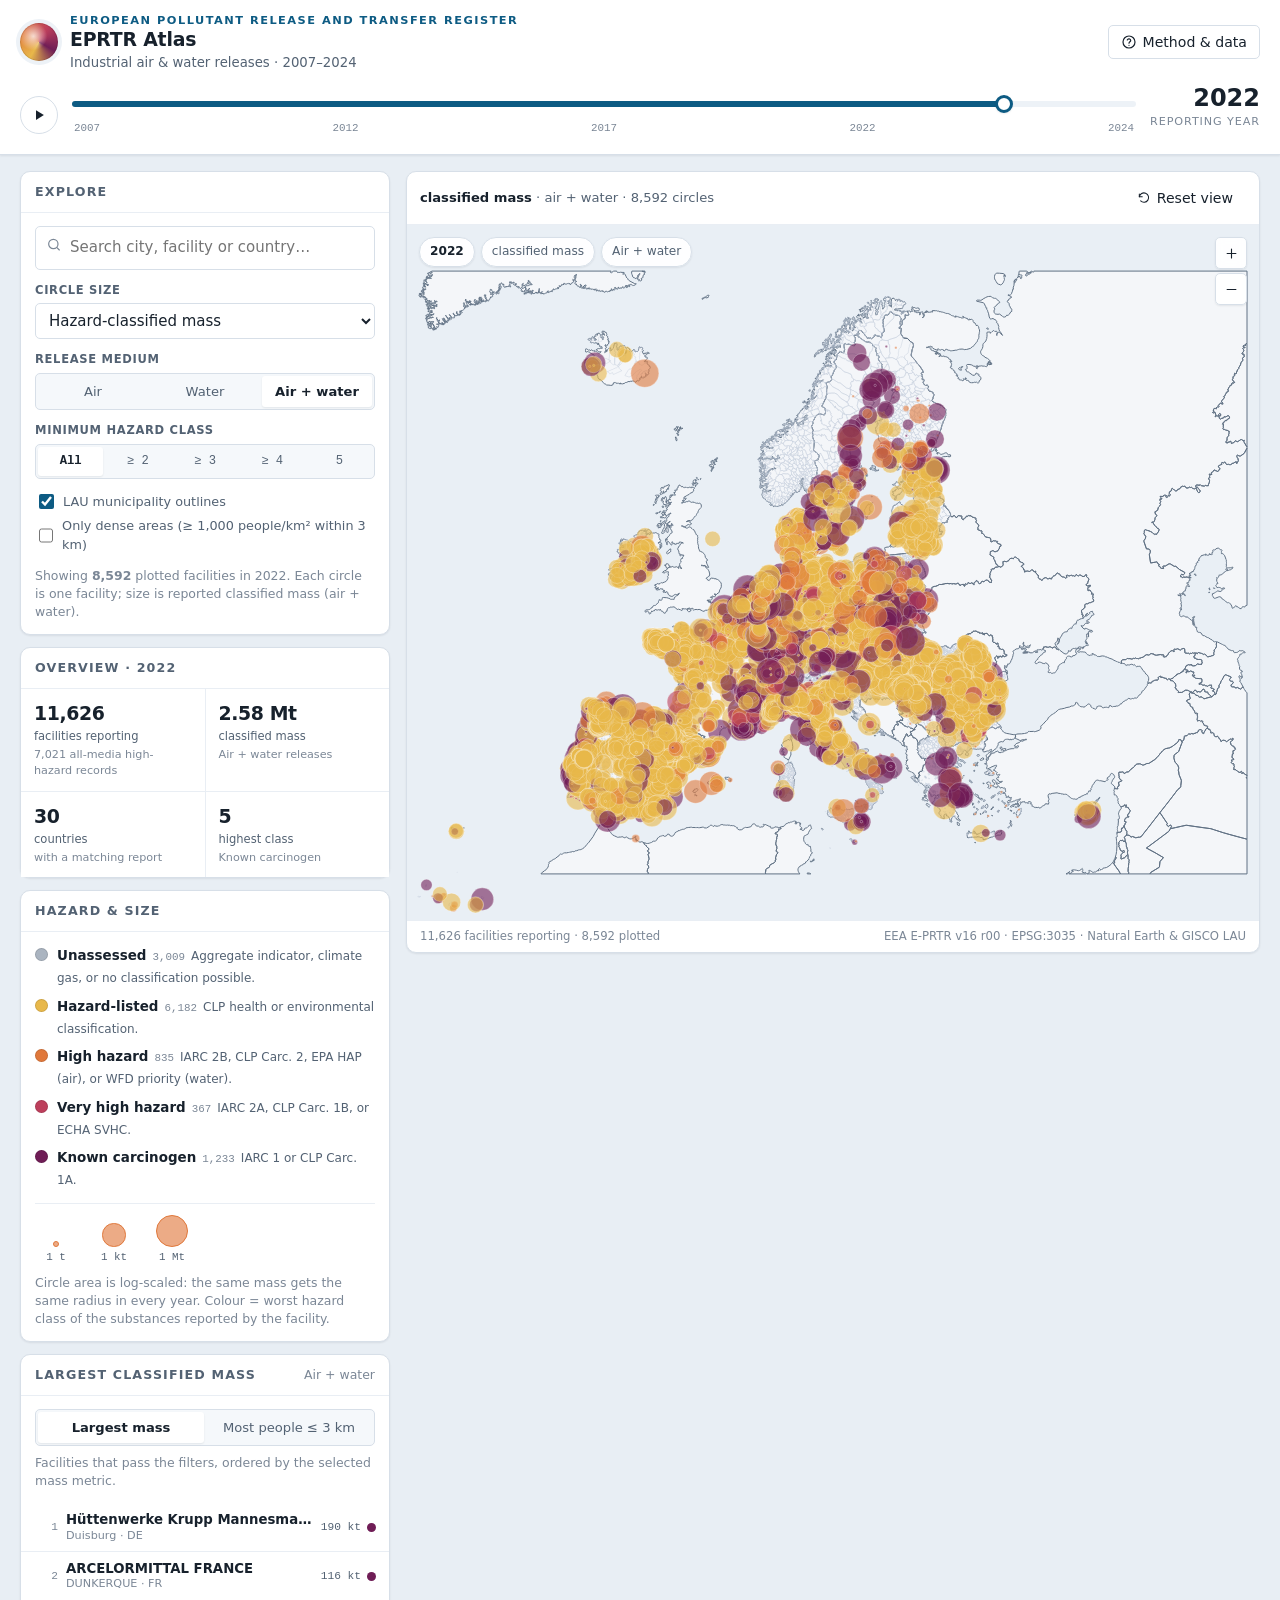
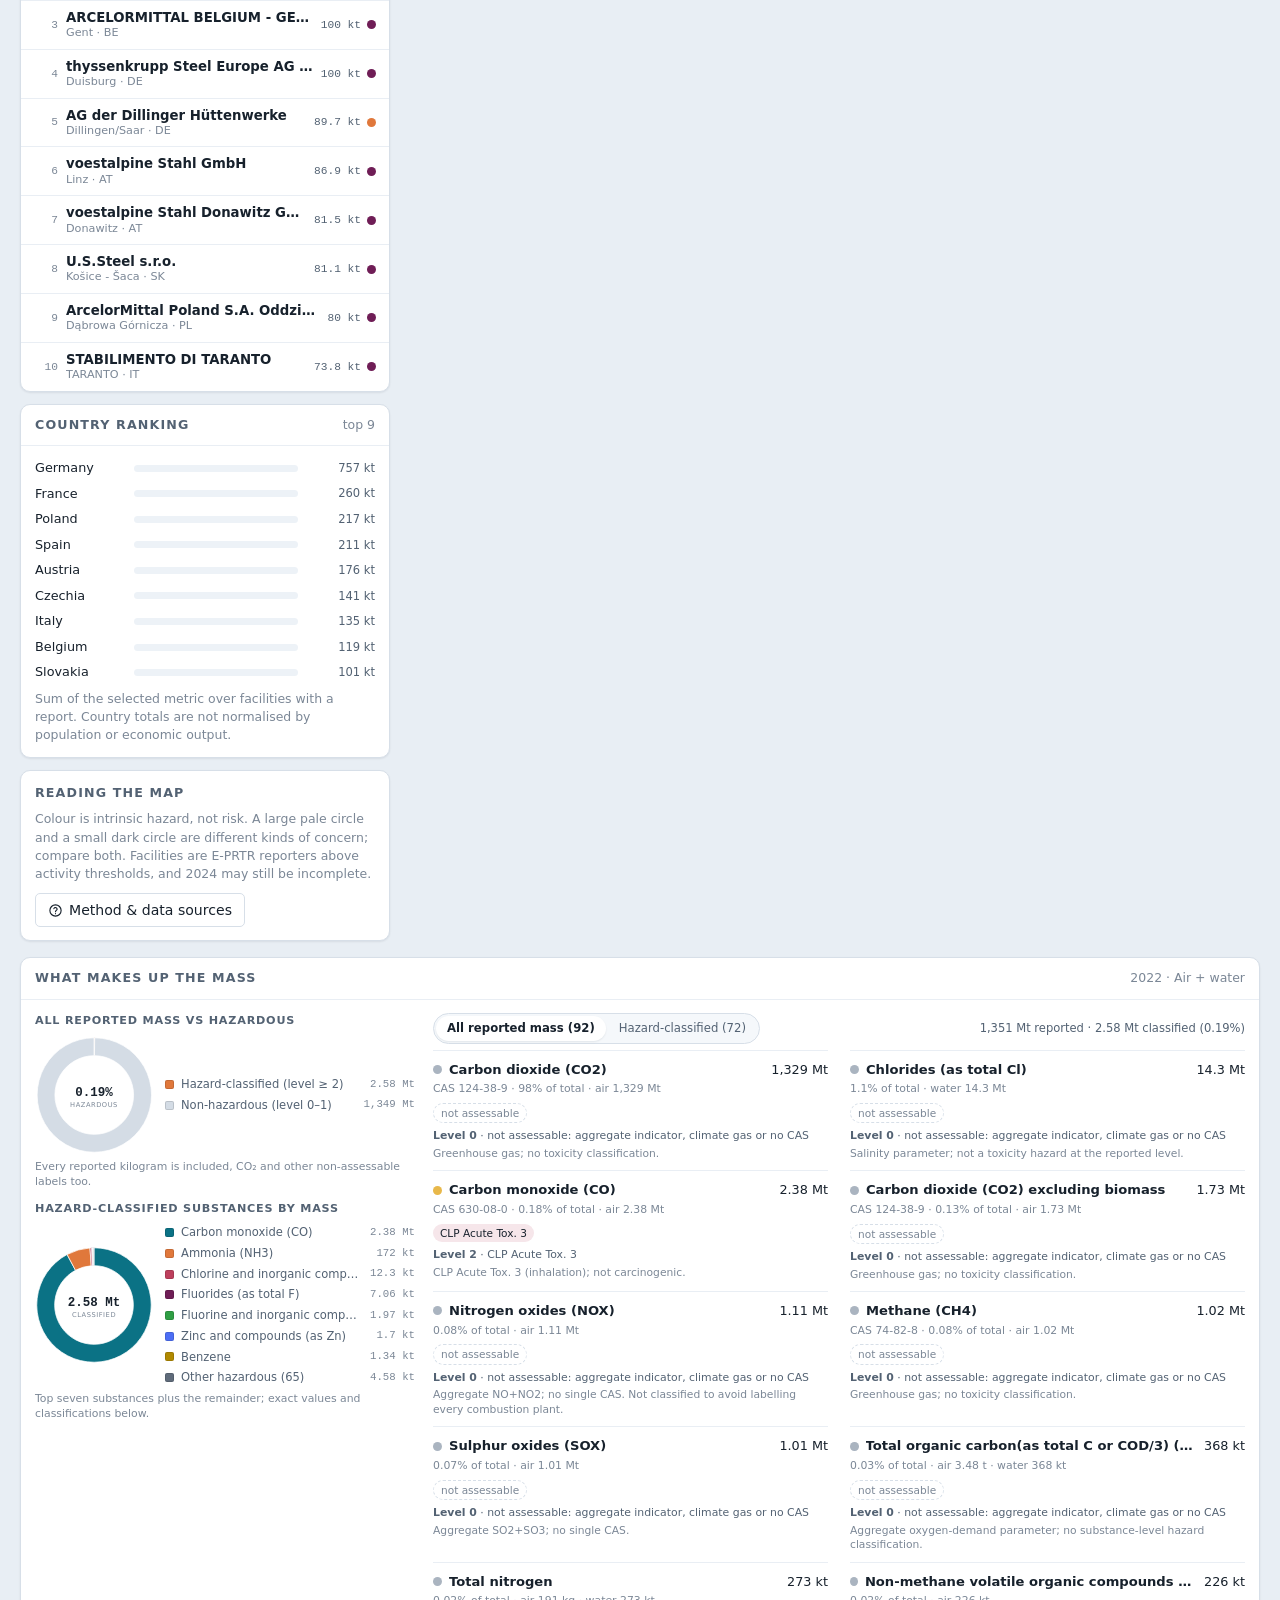
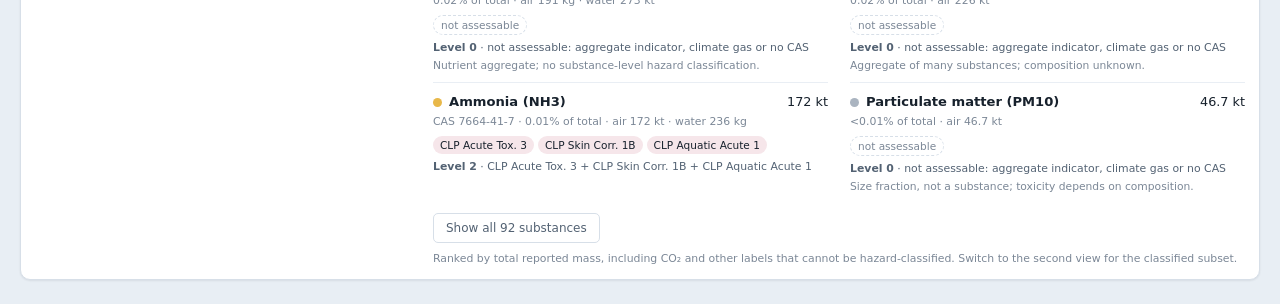
==== commit ad44956b: "Retest dashboard analysis" ====
--- a/dashboard/frontend/index.html
+++ b/dashboard/frontend/index.html
@@ -17,6 +17,7 @@
 <script src="vendor/d3.min.js"></script>
 <script src="lib/geo3035.js"></script>
 <script src="lib/data.js"></script>
+<script src="lib/substances.js"></script>
 <script src="lib/topo.js"></script>
 <script src="lib/map.js"></script>
 <script src="vendor/babel.min.js"></script>
@@ -33,6 +34,7 @@
       <li><a href="../data/facilities.json">facilities.json</a> — one record per facility</li>
       <li><a href="../data/releases/2022.json">releases/2022.json</a> — one record per facility and year</li>
       <li><a href="../data/pollutants.json">pollutants.json</a> — hazard classification of every E-PRTR label</li>
+      <li><a href="../data/substances.json">substances.json</a> — reported mass per substance and year</li>
       <li><a href="../data/cities.json">cities.json</a> — LAU search index</li>
       <li><a href="../data/permits.json">permits.json</a> — IED permit record per facility (2017–2024)</li>
       <li><a href="../data/population.json">population.json</a> — people within 0.5/1/3/5 km (JRC 2021)</li>
--- a/dashboard/frontend/map.css
+++ b/dashboard/frontend/map.css
@@ -167,3 +167,89 @@
 .level-pip { width: 9px; height: 9px; border-radius: 50%; background: var(--pip, var(--haz-0)); display: inline-block; }
 .detail__empty { font-size: 0.84rem; color: var(--ink-2); }
 .detail__muted { color: var(--ink-3); font-weight: 400; }
+
+/* Substance composition (React explorer + Quarto map) --------------------- */
+.composition-panel { grid-column: 1 / -1; min-width: 0; }
+.map-page > .composition-panel { margin-top: 16px; }
+.composition {
+  display: grid; grid-template-columns: minmax(0, 380px) minmax(0, 1fr);
+  gap: 18px; align-items: start;
+}
+.composition__charts { display: flex; flex-direction: column; gap: 12px; min-width: 0; }
+.donut-card { margin: 0; }
+.donut-card__title {
+  font-size: 0.7rem; text-transform: uppercase; letter-spacing: 0.07em;
+  color: var(--ink-2); font-weight: 700; margin-bottom: 7px;
+}
+.donut-card__body { display: flex; align-items: center; gap: 12px; min-width: 0; }
+.donut { width: 118px; height: 118px; flex: 0 0 auto; }
+.donut__slice { stroke: var(--surface); stroke-width: 0.8; }
+.donut__empty { stroke: var(--surface-3); }
+.donut__center { font-size: 14px; font-weight: 700; fill: var(--ink); font-family: var(--mono); }
+.donut__sub { font-size: 7.5px; fill: var(--ink-3); text-transform: uppercase; letter-spacing: 0.08em; }
+.donut-legend {
+  list-style: none; margin: 0; padding: 0; flex: 1 1 auto; min-width: 0;
+  display: flex; flex-direction: column; gap: 4px;
+}
+.donut-legend__row { display: grid; grid-template-columns: 9px minmax(0, 1fr) auto; align-items: center; gap: 7px; font-size: 0.72rem; }
+.donut-legend__swatch { width: 9px; height: 9px; border-radius: 2px; box-shadow: inset 0 0 0 1px rgba(0, 0, 0, 0.12); }
+.donut-legend__label { color: var(--ink-2); overflow: hidden; text-overflow: ellipsis; white-space: nowrap; }
+.donut-legend__value { font-family: var(--mono); font-size: 0.67rem; color: var(--ink-3); text-align: right; white-space: nowrap; }
+.donut-card__note { margin: 6px 0 0; font-size: 0.68rem; color: var(--ink-3); line-height: 1.35; }
+.composition__table { min-width: 0; }
+.composition__head { display: flex; align-items: center; justify-content: space-between; gap: 10px; flex-wrap: wrap; }
+.composition__summary { font-size: 0.72rem; color: var(--ink-2); font-variant-numeric: tabular-nums; }
+.comp-toggle {
+  display: inline-flex; gap: 2px; padding: 2px; background: var(--surface-2);
+  border: 1px solid var(--line); border-radius: 999px;
+}
+.comp-toggle button {
+  border: 0; background: transparent; color: var(--ink-2); cursor: pointer;
+  border-radius: 999px; padding: 4px 11px; font-size: 0.73rem;
+}
+.comp-toggle button:hover { color: var(--ink); }
+.comp-toggle button[aria-pressed="true"] {
+  background: var(--surface); color: var(--ink); font-weight: 600; box-shadow: var(--shadow-1);
+}
+.substance-list { display: grid; grid-template-columns: repeat(auto-fill, minmax(310px, 1fr)); gap: 0 22px; margin-top: 6px; }
+.substance { border-top: 1px solid var(--line-soft); padding: 9px 0; min-width: 0; }
+.substance__top { display: flex; align-items: baseline; gap: 7px; min-width: 0; }
+.substance__top .level-pip { align-self: center; }
+.substance__name { flex: 1 1 auto; min-width: 0; font-size: 0.82rem; font-weight: 600; overflow: hidden; text-overflow: ellipsis; white-space: nowrap; }
+.substance__mass { font-size: 0.8rem; font-variant-numeric: tabular-nums; white-space: nowrap; }
+.substance__meta { font-size: 0.68rem; color: var(--ink-3); margin-top: 2px; }
+.substance__tags { display: flex; flex-wrap: wrap; gap: 4px; margin-top: 6px; }
+.chip {
+  display: inline-flex; align-items: center; padding: 2px 7px; border-radius: 999px;
+  font-size: 0.66rem; line-height: 1.35; white-space: nowrap;
+  background: var(--surface-3); color: var(--ink-2);
+}
+.chip--iarc { background: color-mix(in srgb, var(--haz-5) 13%, var(--surface)); color: var(--ink); }
+.chip--clp { background: color-mix(in srgb, var(--haz-4) 13%, var(--surface)); color: var(--ink); }
+.chip--svhc { background: color-mix(in srgb, var(--haz-3) 15%, var(--surface)); color: var(--ink); }
+.chip--hap, .chip--wfd { border: 1px solid var(--line); background: transparent; }
+.chip--none { border: 1px dashed var(--line); background: transparent; color: var(--ink-3); }
+.substance__basis { font-size: 0.68rem; color: var(--ink-2); margin-top: 5px; }
+.substance__basis strong { font-weight: 700; }
+.substance__note {
+  margin: 3px 0 0; font-size: 0.67rem; color: var(--ink-3); line-height: 1.35;
+  display: -webkit-box; -webkit-line-clamp: 2; -webkit-box-orient: vertical; overflow: hidden;
+}
+.comp-more {
+  margin-top: 10px; min-height: 30px; padding: 4px 12px; border: 1px solid var(--line);
+  border-radius: var(--radius-1); background: var(--surface); color: var(--ink-2);
+  font-size: 0.75rem; cursor: pointer;
+}
+.comp-more:hover { border-color: var(--brand); color: var(--brand); }
+.composition__note { margin: 8px 0 0; font-size: 0.68rem; color: var(--ink-3); line-height: 1.4; }
+
+@media (max-width: 1100px) {
+  .composition { grid-template-columns: minmax(0, 1fr); }
+  .composition__charts { flex-direction: row; flex-wrap: wrap; }
+  .donut-card { flex: 1 1 300px; }
+}
+@media (max-width: 700px) {
+  .composition__charts { flex-direction: column; }
+  .substance-list { grid-template-columns: minmax(0, 1fr); }
+}
+
